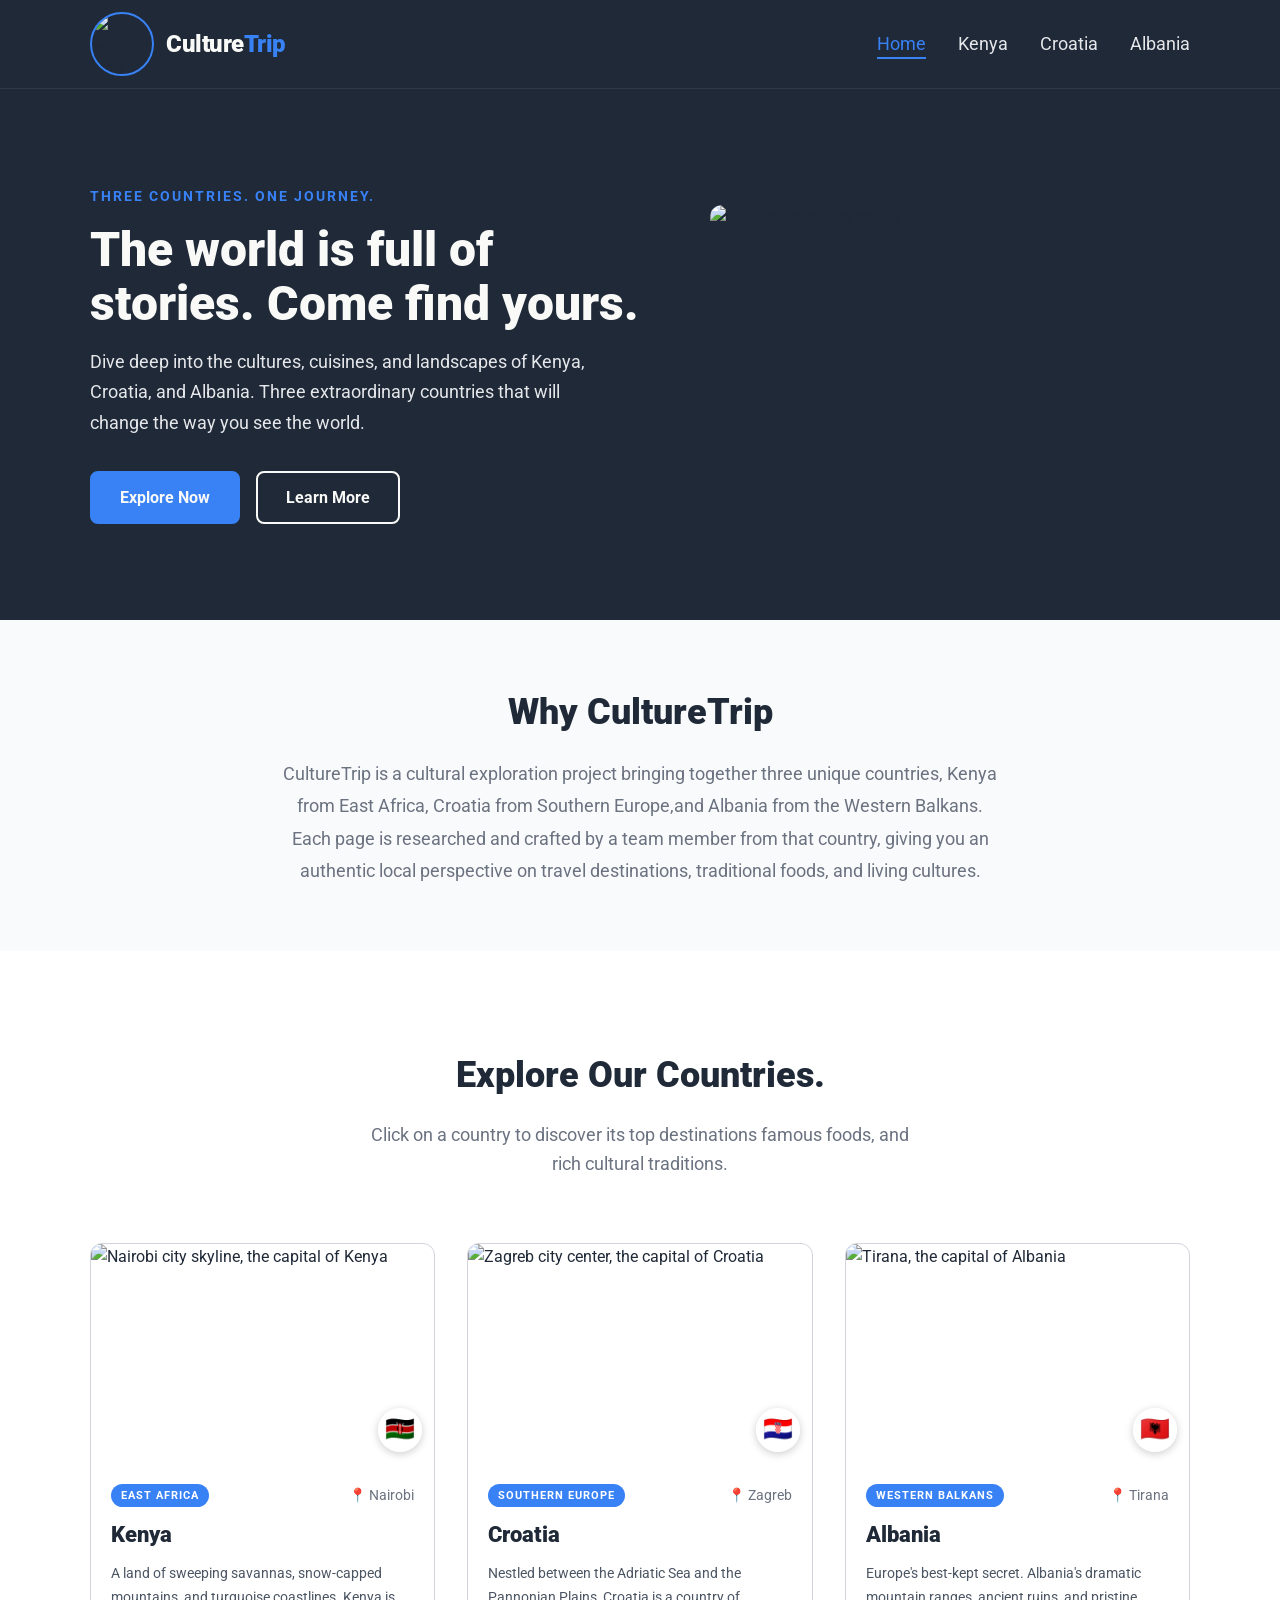
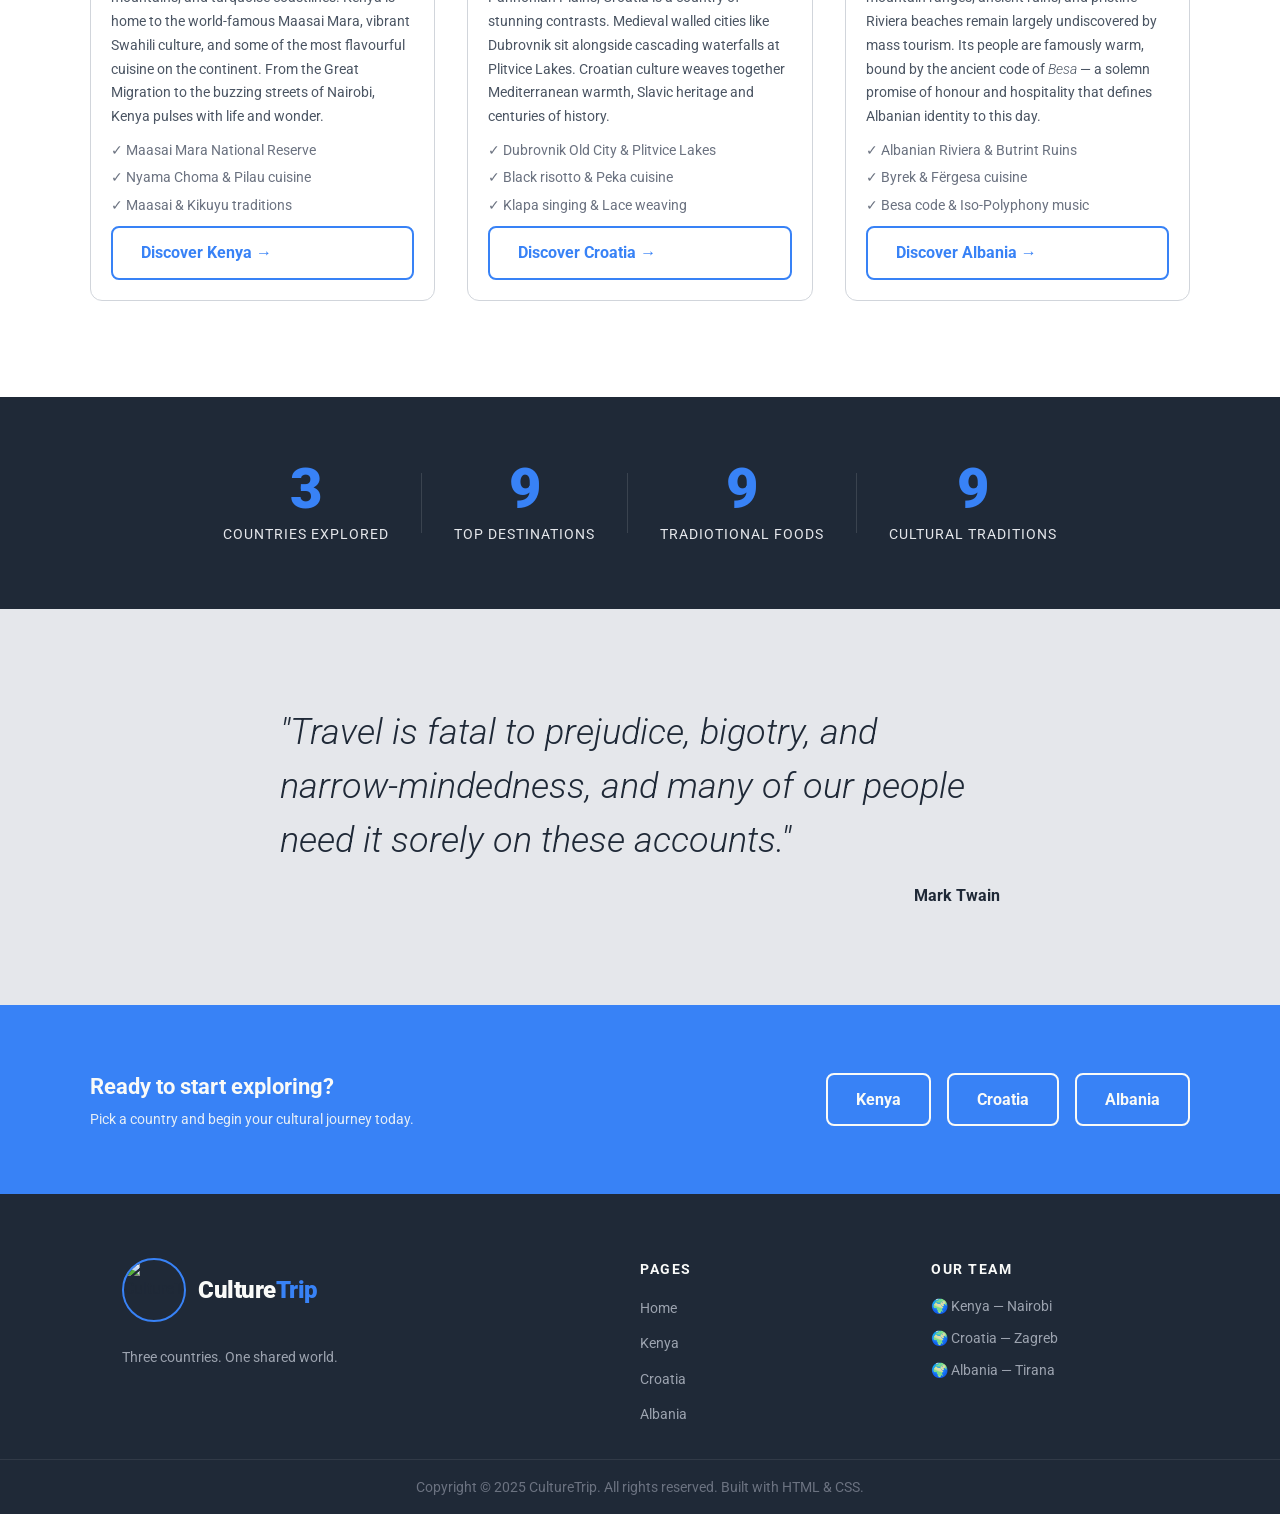
==== index.html @ 642b60b5 "Merge branch 'main' into darian" ====
<!DOCTYPE html>
<html lang="en">

    <head>
        <meta charset="UTF-8">
        <meta name="viewport" content="width=device-width, initial-scale=1.0">
        <title>Culture -Explore Croatia, Albania and Kenya</title>
        <link rel="stylesheet" href="./style/main.css">
    </head>

    <body>
        <header class="header">
            <nav class="nav">
                <a href="index.html" class="logo-link">
                    <img  
                    src="https://fv5-3.files.fm/thumb_show.php?i=fm3wueypa3&view&v=1&PHPSESSID=87430cd6178df5c95ac52cfaa7c8d4dec4409ffa"
                    alt="CultureTrip logo"
                    class="logo-image"
                    />
                    <span class="logo-name">Culture<span        class="logo-name-accent">Trip</span></span>
                </a>

                <ul class="nav-list">
                    <li class="nav-item"><a href="index.html" class="nav-link active">Home</a></li>
                    <li class="nav-item"><a href="../Kenya/kenya.html" class="nav-link">Kenya</a></li>
                    <li class="nav-item"><a href="croatia.html" class="nav-link">Croatia</a></li>
                    <li class="nav-item"><a href="albania.html" class="nav-link">Albania</a></li>
                </ul>
            </nav>
        </header>

        <main>
            <section class="hero">
                <div class="hero-content">
                    <div class="hero-text">
                        <p class="hero-label">Three Countries. One journey.</p>
                        <h1 class="hero-title">The world is full of stories. Come find yours.</h1>
                        <p class="hero-description">
                            Dive deep into the cultures, cuisines, and landscapes of Kenya, Croatia, and Albania. Three extraordinary countries that will change the way you see the world.
                        </p>
                        <div class="hero-buttons">
                            <a href="#countries-section" class="button button-primary">Explore Now</a>
                            <a href="#about-section" class="button button-outline-light">Learn More</a>
                        </div>
                    </div>
                    <div class="hero-image-wrap">
                        <img 
                        src="https://media.istockphoto.com/id/516449022/photo/lady-with-kayak.webp?a=1&b=1&s=612x612&w=0&k=20&c=Cc3FNKWwGzohs18q-uytfVVHX7beI_nk-k3mCtML2L4="
                        alt="Culture Adventure Image"
                        class="hero-image"
                        />
                        
                    </div>

                </div>
            </section>

            <section class="about-section" id="about-section">
                <div class="about-content">
                    <h2 class="section-title">Why CultureTrip</h2>
                    <p class="about-text">
                        CultureTrip is a cultural exploration project bringing together three unique countries, Kenya from East Africa, Croatia from Southern Europe,and Albania from the Western Balkans. Each page is researched and crafted by a team member from that country, giving you an authentic local perspective on travel destinations, traditional foods, and living cultures.
                    </p>
                </div>
            </section>

            <section class="countries-section" id="countries-section">
                <div class="countries-heading">
                    <h2 class="section-title">Explore Our Countries.</h2>
                    <p class="countries-subtitle">
                        Click on a country to discover its top destinations famous foods, and rich cultural traditions.
                    </p>
                </div>
                <div class="countries-grid">
                    <article class="country-card">
                        <div class="card-image-wrap">
                            <img 
                            src="https://media.istockphoto.com/id/2070215510/photo/skyline-of-central-business-district-and-uhuru-park-nairobi-kenya.jpg?s=612x612&w=0&k=20&c=yj4P72IBE7BogVT6aI7jIj5o4mnUBHeeg_VLnxTupNc="
                            alt="Nairobi city skyline, the capital of Kenya"
                            class="card-image"
                            />
                            <span class="card-flag">🇰🇪</span>
                        </div>
                        <div class="card-body">
                            <div class="card-meta">
                                <span class="card-region-tag">East Africa</span>
                                <span class="card-capital">📍 Nairobi</span>
                            </div>
                            <h3 class="card-title">Kenya</h3>
                            <p class="card-description">
                                A land of sweeping savannas, snow-capped mountains, and turquoise coastlines. Kenya is home to the world-famous Maasai Mara, vibrant Swahili culture, and some of the most flavourful cuisine on the continent. From the Great Migration to the buzzing streets of Nairobi, Kenya pulses with life and wonder.
                            </p>
                            <ul class="card-highlights">
                                <li>✓ Maasai Mara National Reserve</li>
                                <li>✓ Nyama Choma & Pilau cuisine</li>
                                <li>✓ Maasai & Kikuyu traditions</li>
                            </ul>
                            <a href="../Kenya/kenya.html" 
                            class="button   button-outline-dark">Discover Kenya →
                            </a>
                        </div>
                    </article>

                    <article class="country-card">
                        <div class="card-image-wrap">
                            <img 
                            src="https://plus.unsplash.com/premium_photo-1661962766577-e216450f01e7?w=500&auto=format&fit=crop&q=60&ixlib=rb-4.1.0&ixid=M3wxMjA3fDB8MHxzZWFyY2h8MXx8emFncmViJTIwY2l0eXxlbnwwfHwwfHx8MA%3D%3D"
                            alt="Zagreb city center, the capital of Croatia"
                            class="card-image"
                            />
                            <span class="card-flag">🇭🇷</span>
                        </div>
                        <div class="card-body">
                            <div class="card-meta">
                                <span class="card-region-tag">Southern Europe</span>
                                <span class="card-capital">📍 Zagreb</span>
                            </div>
                            <h3 class="card-title">Croatia</h3>
                            <p class="card-description">
                                Nestled between the Adriatic Sea and the Pannonian Plains, Croatia is a country of stunning contrasts. Medieval walled cities like Dubrovnik sit alongside cascading waterfalls at Plitvice Lakes. Croatian culture weaves together Mediterranean warmth, Slavic heritage and centuries of history.
                            </p>
                            <ul class="card-highlights">
                                <li>✓ Dubrovnik Old City & Plitvice Lakes</li>
                                <li>✓ Black risotto & Peka cuisine</li>
                                <li>✓ Klapa singing & Lace weaving</li>
                            </ul>
                            <a href="croatia.html" 
                            class="button   button-outline-dark">Discover Croatia →
                            </a>
                        </div>
                    </article>

                    <article class="country-card">
                        <div class="card-image-wrap">
                            <img 
                            src="https://media.istockphoto.com/id/2208741785/photo/mosque-of-namazgah-tirana-from-drone.webp?a=1&b=1&s=612x612&w=0&k=20&c=VeK6BVpNIal5rqLsoCEu5V-Xu7ejjrnr8637Lmdv10A="
                            alt="Tirana, the capital of Albania"
                            class="card-image"
                            />
                            <span class="card-flag">🇦🇱</span>
                        </div>
                        <div class="card-body">
                            <div class="card-meta">
                                <span class="card-region-tag">Western Balkans</span>
                                <span class="card-capital">📍 Tirana</span>
                            </div>
                            <h3 class="card-title">Albania</h3>
                            <p class="card-description">
                                Europe's best-kept secret. Albania's dramatic mountain ranges, ancient ruins, and pristine Riviera beaches remain largely undiscovered by mass tourism. Its people are famously warm, bound by the ancient code of <em>Besa</em> — a solemn promise of honour and hospitality that defines Albanian identity to this day.
                            </p>
                            <ul class="card-highlights">
                                <li>✓ Albanian Riviera & Butrint Ruins</li>
                                <li>✓ Byrek & Fërgesa cuisine</li>
                                <li>✓ Besa code & Iso-Polyphony music</li>
                            </ul>
                            <a href="../Kenya/kenya.html" 
                            class="button   button-outline-dark">Discover Albania →
                            </a>
                        </div>
                    </article>
                </div>
            </section>

            <section class="stats-section">
                <div class="stats-row">
                    <div class="stat-box">
                        <span class="stat-number">3</span>
                        <span class="stat-label">Countries Explored</span>
                    </div>
                    <div class="stat-divider"></div>
                    <div class="stat-box">
                        <span class="stat-number">9</span>
                        <span class="stat-label">Top Destinations</span>
                    </div>
                    <div class="stat-divider"></div>
                    <div class="stat-box">
                        <span class="stat-number">9</span>
                        <span class="stat-label">Tradiotional Foods</span>
                    </div>
                    <div class="stat-divider"></div>
                    <div class="stat-box">
                        <span class="stat-number">9</span>
                        <span class="stat-label">Cultural Traditions</span>
                    </div>
                </div>
            </section>

            <section class="quote-section">
                <blockquote class="quote-block">
                    <p class="quote-text">
                        "Travel is fatal to prejudice, bigotry, and narrow-mindedness, and many of our people need it sorely on these accounts."
                    </p>
                    <cite class="quote-author">Mark Twain</cite>
                </blockquote>
            </section>

            <section class="cta-section">
                <div class="cta-content">
                    <div class="cta-text">
                        <h3 class="cta-title">Ready to start exploring?</h3>
                        <p class="cta-subtitle">
                            Pick a country and begin your   cultural journey today.
                        </p>
                    </div>
                    <div class="cta-buttons">
                        <a href="../Kenya/kenya.html" class="button button-outline-light">Kenya</a>
                        <a href="croatia.html" class="button button-outline-light">Croatia</a>
                        <a href="albania.html" class="button button-outline-light">Albania</a>
                    </div>
                </div>
            </section>
        </main>
        <footer class="footer">
            <div class="footer-columns">
                <div class="footer-brand">
                    <a href="index.html" class="logo-link">
                        <img 
                        src="https://fv5-3.files.fm/thumb_show.php?i=fm3wueypa3&view&v=1&PHPSESSID=87430cd6178df5c95ac52cfaa7c8d4dec4409ffa"
                        alt="CultureTrip"
                        class="logo-image"
                        />
                        <span class="logo-name">Culture<span        class="logo-name-accent">Trip</span></span>
                    
                    </a>
                    <p class="footer-tagline">Three countries. One shared world.</p>
                </div>
                <nav class="footer-nav" aria-label="Footer page links">
                    <h4 class="footer-column-title">Pages</h4>
                    <ul class="footer-link-list">
                        <li><a href="index.html" class="footer-link">Home</a></li>
                        <li><a href="../Kenya/kenya.html" class="footer-link">Kenya</a></li>
                        <li><a href="croatia.html" class="footer-link">Croatia</a></li>
                        <li><a href="albania.html" class="footer-link">Albania</a></li>
                    </ul>
                </nav>
                <div class="footer-team">
                    <h4 class="footer-column-title">Our Team</h4>
                    <ul class="footer-team-list">
                        <li>🌍 Kenya — Nairobi</li>
                        <li>🌍 Croatia — Zagreb</li>
                        <li>🌍 Albania — Tirana</li>

                    </ul>
                </div>
            </div>
            <div class="footer-bottom">
                    <p class="footer-copyright">
                        Copyright &copy; 2025 CultureTrip. All rights reserved. Built with HTML & CSS.
                    </p>
            </div>
            
        </footer>
    </body>

</html>
---- style/main.css ----
/*=======================================================
FONTS
These @font-face rules tell the browser where to find the
Roboto font files we downloaded.
They point to the file paths where the fonts are located in
the file structure.
=========================================================*/

@font-face {
  font-family: 'Roboto';
  src: url('../Fonts/static/Roboto-Light.ttf') format('truetype');
  font-weight: 300;
  font-style: normal;
}

@font-face {
  font-family: 'Roboto';
  src: url('../Fonts/static/Roboto-LightItalic.ttf') format('truetype');
  font-weight: 300;
  font-style: italic;
}

@font-face {
  font-family: 'Roboto';
  src: url('../Fonts/static/Roboto-Regular.ttf') format('truetype');
  font-weight: 400;
  font-style: normal;
}

@font-face {
  font-family: 'Roboto';
  src: url('../Fonts/static/Roboto-Bold.ttf') format('truetype');
  font-weight: 700;
  font-style: normal;
}

@font-face {
  font-family: 'Roboto';
  src: url('../Fonts/static/Roboto-Black.ttf') format('truetype');
  font-weight: 900;
  font-style: normal;
}

/* =======================================================
Putting the main colors, fonts and sizes on the root so that 
they can be used accross all pages of the website.
==========================================================*/

:root {
 
  --dark:           #1F2937;   
  --light:          #F9FAF8;   
  --grey:           #E5E7EB;   
  --blue:           #3882F6;   
  --blue-hover:     #2563EB;   
  --body-bg:        #ffffff;   
  --text-main:      #1F2937;   
  --text-muted:     #6B7280;   
  --border-colour:  #D1D5DB;   

  /* --- Font sizes (to be used according to the instructions) --- */
  --size-hero:      48px;   
  --size-logo:      24px;   
  --size-nav:       18px;   
  --size-heading:   36px;   
  --size-body:      16px;   
  --size-small:     14px;   

  /* ---- Spacing ---- */
  --gap-sm:   16px;
  --gap-md:   32px;
  --gap-lg:   64px;
  --gap-xl:   96px;

  /* ---- Layout ---- */
  --page-width: 1100px;   
  --radius:     8px;     
  --radius-lg:  12px;     

}


/* ============================================================
   RESET
   Removes default browser spacing and sizing quirks.
   ============================================================ */
*,
*::before,
*::after {
  box-sizing: border-box;
  margin: 0;
  padding: 0;
}

html {
  scroll-behavior: smooth;
}

body {
  font-family: 'Roboto', sans-serif;
  font-size: var(--size-body);
  color: var(--text-main);
  background-color: var(--body-bg);
  line-height: 1.6;
}

img {
  display: block;
  max-width: 100%;
  height: auto;
}

a {
  text-decoration: none;
  color: inherit;
}

ul {
  list-style: none;
}


/* ============================================================
   LOGO IMAGE
   Circular logo that sits in the header and footer perfectly.
   ============================================================ */
.logo-link {
  display: flex;
  align-items: center;
  gap: 12px;
  text-decoration: none;
}

.logo-image {
  width: 64px;
  height: 64px;
  object-fit: cover;
  border-radius: 50%;           
  border: 2px solid var(--blue);
  flex-shrink: 0;
}


.logo-name {
  font-size: var(--size-logo);   
  font-weight: 900;
  color: var(--light);           
  letter-spacing: -0.5px;
  line-height: 1;
}

.logo-name-accent {
  color: var(--blue);
}



/* ============================================================
   HEADER
   Sticky top bar with logo and nav links.
   ============================================================ */
.header {
  background-color: var(--dark);
  padding: 12px var(--gap-md);
  position: sticky;
  top: 0;
  z-index: 100;
  border-bottom: 1px solid rgba(255, 255, 255, 0.07);
}

.nav {
  max-width: var(--page-width);
  margin: 0 auto;
  display: flex;
  align-items: center;
  justify-content: space-between;
}

.nav-list {
  display: flex;
  gap: var(--gap-md);
  list-style: none;
  margin: 0;
  padding: 0;
  
}
.nav-item {
    margin: 0;

}

.nav-link {
  font-size: var(--size-nav);
  color: var(--grey);
  font-weight: 400;
  padding-bottom: 3px;
  border-bottom: 2px solid transparent;
  transition: color 0.2s ease, border-color 0.2s ease;
}

.nav-link:hover {
  color: var(--light);
}

.nav-link.active {
  color: var(--blue);
  border-bottom-color: var(--blue);
}


/* ============================================================
   BUTTONS 
   ============================================================ */
.button {
  display: inline-block;
  font-size: var(--size-body);
  font-weight: 700;
  padding: 12px 28px;
  border-radius: var(--radius);
  transition: background-color 0.2s ease, color 0.2s ease, transform 0.15s ease;
  cursor: pointer;
}

.button-primary {
  background-color: var(--blue);
  color: var(--light);
  border: 2px solid var(--blue);
}

.button-primary:hover {
  background-color: var(--blue-hover);
  border-color: var(--blue-hover);
  transform: translateY(-2px);
}

.button-outline-light {
  background-color: transparent;
  color: var(--light);
  border: 2px solid var(--light);
}

.button-outline-light:hover {
  background-color: var(--light);
  color: var(--dark);
}

.button-outline-dark {
  background-color: transparent;
  color: var(--blue);
  border: 2px solid var(--blue);
}

.button-outline-dark:hover {
  background-color: var(--blue);
  color: var(--light);
}


/* ============================================================
   HERO SECTION
   ============================================================ */
.hero {
  background-color: var(--dark);
  padding: var(--gap-xl) var(--gap-md);
}

.hero-content {
  max-width: var(--page-width);
  margin: 0 auto;
  display: flex;
  align-items: center;
  gap: var(--gap-lg);
}

.hero-text {
  flex: 1;
}

.hero-label {
  font-size: var(--size-small);
  font-weight: 700;
  text-transform: uppercase;
  letter-spacing: 2px;
  color: var(--blue);
  margin-bottom: var(--gap-sm);
}

/* 48px extra-bold #F9FAF8 — According to the instructions */
.hero-title {
  font-size: var(--size-hero);
  font-weight: 900;
  color: var(--light);
  line-height: 1.12;
  margin-bottom: var(--gap-sm);
}

.hero-description {
  font-size: var(--size-nav);
  color: var(--grey);
  max-width: 500px;
  line-height: 1.7;
  margin-bottom: var(--gap-md);
}

.hero-buttons {
  display: flex;
  gap: var(--gap-sm);
  flex-wrap: wrap;
}

.hero-image-wrap {
  flex: 1;
  max-width: 480px;
}

.hero-image {
  width: 100%;
  height: 300px;
  object-fit: cover;
  border-radius: var(--radius-lg);
}


/* ============================================================
   ABOUT SECTION
   ============================================================ */
.about-section {
  background-color: #F9FAFB;
  padding: var(--gap-lg) var(--gap-md);
  text-align: center;
}

.about-content {
  max-width: 720px;
  margin: 0 auto;
}

/* 36px extra-bold #1F2937 — according to the instructions */
.section-title {
  font-size: var(--size-heading);
  font-weight: 800;
  color: var(--dark);
  margin-bottom: var(--gap-sm);
}

.about-text {
  font-size: var(--size-nav);
  color: var(--text-muted);
  line-height: 1.8;
}


/* ============================================================
   COUNTRIES SECTION
   ============================================================ */
.countries-section {
  padding: var(--gap-xl) var(--gap-md);
  background-color: var(--body-bg);
}

.countries-heading {
  max-width: var(--page-width);
  margin: 0 auto var(--gap-lg);
  text-align: center;
}

.countries-subtitle {
  font-size: var(--size-nav);
  color: var(--text-muted);
  max-width: 560px;
  margin: 10px auto 0;
}

.countries-grid {
  max-width: var(--page-width);
  margin: 0 auto;
  display: grid;
  grid-template-columns: repeat(3, 1fr);
  gap: var(--gap-md);
}

/* ----- Country Card ----- */
.country-card {
  border: 1px solid var(--border-colour);
  border-radius: var(--radius-lg);
  overflow: hidden;
  background-color: var(--body-bg);
  display: flex;
  flex-direction: column;
  transition: transform 0.25s ease, box-shadow 0.25s ease;
}

.country-card:hover {
  transform: translateY(-6px);
  box-shadow: 0 16px 40px rgba(0, 0, 0, 0.1);
}

.card-image-wrap {
  position: relative;
  height: 220px;
  overflow: hidden;
}

.card-image {
  width: 100%;
  height: 100%;
  object-fit: cover;
  transition: transform 0.4s ease;
}

.country-card:hover .card-image {
  transform: scale(1.04);
}

.card-flag {
  position: absolute;
  bottom: 12px;
  right: 12px;
  font-size: 24px;
  background-color: rgba(255, 255, 255, 0.9);
  width: 44px;
  height: 44px;
  border-radius: 50%;
  display: flex;
  align-items: center;
  justify-content: center;
  box-shadow: 0 2px 8px rgba(0, 0, 0, 0.2);
}

.card-body {
  padding: 20px;
  flex: 1;
  display: flex;
  flex-direction: column;
  gap: 10px;
}

.card-meta {
  display: flex;
  align-items: center;
  justify-content: space-between;
}

.card-region-tag {
  font-size: 11px;
  font-weight: 700;
  text-transform: uppercase;
  letter-spacing: 1px;
  background-color: var(--blue);
  color: #ffffff;
  padding: 3px 10px;
  border-radius: 20px;
}

.card-capital {
  font-size: var(--size-small);
  color: var(--text-muted);
}

.card-title {
  font-size: 22px;
  font-weight: 800;
  color: var(--dark);
}

.card-description {
  font-size: var(--size-small);
  color: #4B5563;
  line-height: 1.7;
  flex: 1;
}

.card-highlights {
  display: flex;
  flex-direction: column;
  gap: 5px;
  list-style: none;
}

.card-highlights li {
  font-size: var(--size-small);
  color: var(--text-muted);
}


/* ============================================================
   STATS SECTION
   ============================================================ */
.stats-section {
  background-color: var(--dark);
  padding: var(--gap-lg) var(--gap-md);
}

.stats-row {
  max-width: var(--page-width);
  margin: 0 auto;
  display: flex;
  align-items: center;
  justify-content: center;
  gap: var(--gap-md);
  flex-wrap: wrap;
}

.stat-box {
  display: flex;
  flex-direction: column;
  align-items: center;
  gap: 6px;
  min-width: 140px;
}

.stat-number {
  font-size: 56px;
  font-weight: 900;
  color: var(--blue);
  line-height: 1;
}

.stat-label {
  font-size: var(--size-small);
  color: var(--grey);
  text-transform: uppercase;
  letter-spacing: 1px;
  text-align: center;
}

.stat-divider {
  width: 1px;
  height: 60px;
  background-color: rgba(255, 255, 255, 0.12);
}

/* ============================================================
   QUOTE SECTION
   ============================================================ */
.quote-section {
  background-color: var(--grey);
  padding: var(--gap-xl) var(--gap-md);
}

.quote-block {
  max-width: 720px;
  margin: 0 auto;
}

.quote-text {
  font-size: var(--size-heading);
  font-weight: 300;
  font-style: italic;
  color: var(--dark);
  line-height: 1.5;
  margin-bottom: var(--gap-sm);
}

.quote-author {
  display: block;
  font-size: var(--size-body);
  font-style: normal;
  font-weight: 700;
  color: var(--dark);
  text-align: right;
}


/* ============================================================
   CALL TO ACTION SECTION
   ============================================================ */
.cta-section {
  background-color: var(--blue);
  padding: var(--gap-lg) var(--gap-md);
}

.cta-content {
  max-width: var(--page-width);
  margin: 0 auto;
  display: flex;
  align-items: center;
  justify-content: space-between;
  gap: var(--gap-md);
  flex-wrap: wrap;
}

.cta-title {
  font-size: 22px;
  font-weight: 700;
  color: var(--light);
  margin-bottom: 4px;
}

.cta-subtitle {
  font-size: var(--size-small);
  color: var(--light);
  opacity: 0.9;
}

.cta-buttons {
  display: flex;
  gap: var(--gap-sm);
  flex-wrap: wrap;
}


/* ============================================================
   FOOTER
   ============================================================ */
.footer {
  background-color: var(--dark);
}

.footer-columns {
  max-width: var(--page-width);
  margin: 0 auto;
  padding: var(--gap-lg) var(--gap-md) var(--gap-md);
  display: grid;
  grid-template-columns: 2fr 1fr 1fr;
  gap: var(--gap-lg);
  align-items: start;
}


.footer-brand {
  display: flex;
  flex-direction: column;
  gap: var(--gap-sm);
}

.footer-tagline {
  font-size: var(--size-small);
  color: #9CA3AF;
  max-width: 280px;
  line-height: 1.6;
  margin-top: 8px;
}

.footer-column-title {
  font-size: var(--size-small);
  font-weight: 700;
  text-transform: uppercase;
  letter-spacing: 1.5px;
  color: var(--light);
  margin-bottom: 14px;
}

.footer-link-list {
  display: flex;
  flex-direction: column;
  gap: 10px;
  list-style: none;
}

.footer-link {
  font-size: var(--size-small);
  color: #9CA3AF;
  transition: color 0.2s ease;
}

.footer-link:hover {
  color: var(--blue);
}

.footer-team-list {
  display: flex;
  flex-direction: column;
  gap: 10px;
  list-style: none;
}

.footer-team-list li {
  font-size: var(--size-small);
  color: #9CA3AF;
}

.footer-bottom {
  border-top: 1px solid rgba(255, 255, 255, 0.08);
  padding: var(--gap-sm) var(--gap-md);
  text-align: center;
}

.footer-copyright {
  font-size: var(--size-small);
  color: #6B7280;
}





/* ============================================================
   RESPONSIVENESS
   ============================================================ */

/*TABLET (screens up to 900px wide) */

@media (max-width: 900px) {
  .countries-grid,
  .feature-grid {
    grid-template-columns: 1fr 1fr;
  }

  .footer-columns {
    grid-template-columns: 1fr 1fr;
  }

  .footer-brand {
    grid-column: 1 / -1;
  }

  .stat-divider {
    display: none;
  }
}


/* MOBILE (screens up to 650px wide) */

@media (max-width: 650px) {

  :root {
    --size-hero:    32px;
    --size-heading: 24px;
  }

  .hero-content {
    flex-direction: column;
  }

  .hero-image-wrap {
    max-width: 100%;
    width: 100%;
  }

  .countries-grid,
  .feature-grid {
    grid-template-columns: 1fr;
  }

  .cta-content {
    flex-direction: column;
    text-align: center;
  }

  .cta-buttons {
    justify-content: center;
  }

  .footer-columns {
    grid-template-columns: 1fr;
    gap: var(--gap-md);
  }

  
  .quote-text {
    font-size: 20px;
  }

  .stats-row {
    flex-direction: column;
    gap: var(--gap-md);
  }
}

/* VERY SMALL MOBILE (screens up to 480px wide) */
@media (max-width: 480px) {
  .nav-list,
  .nav-links {
    display: none;
  }

  .nav {
    justify-content: center;
  }
}
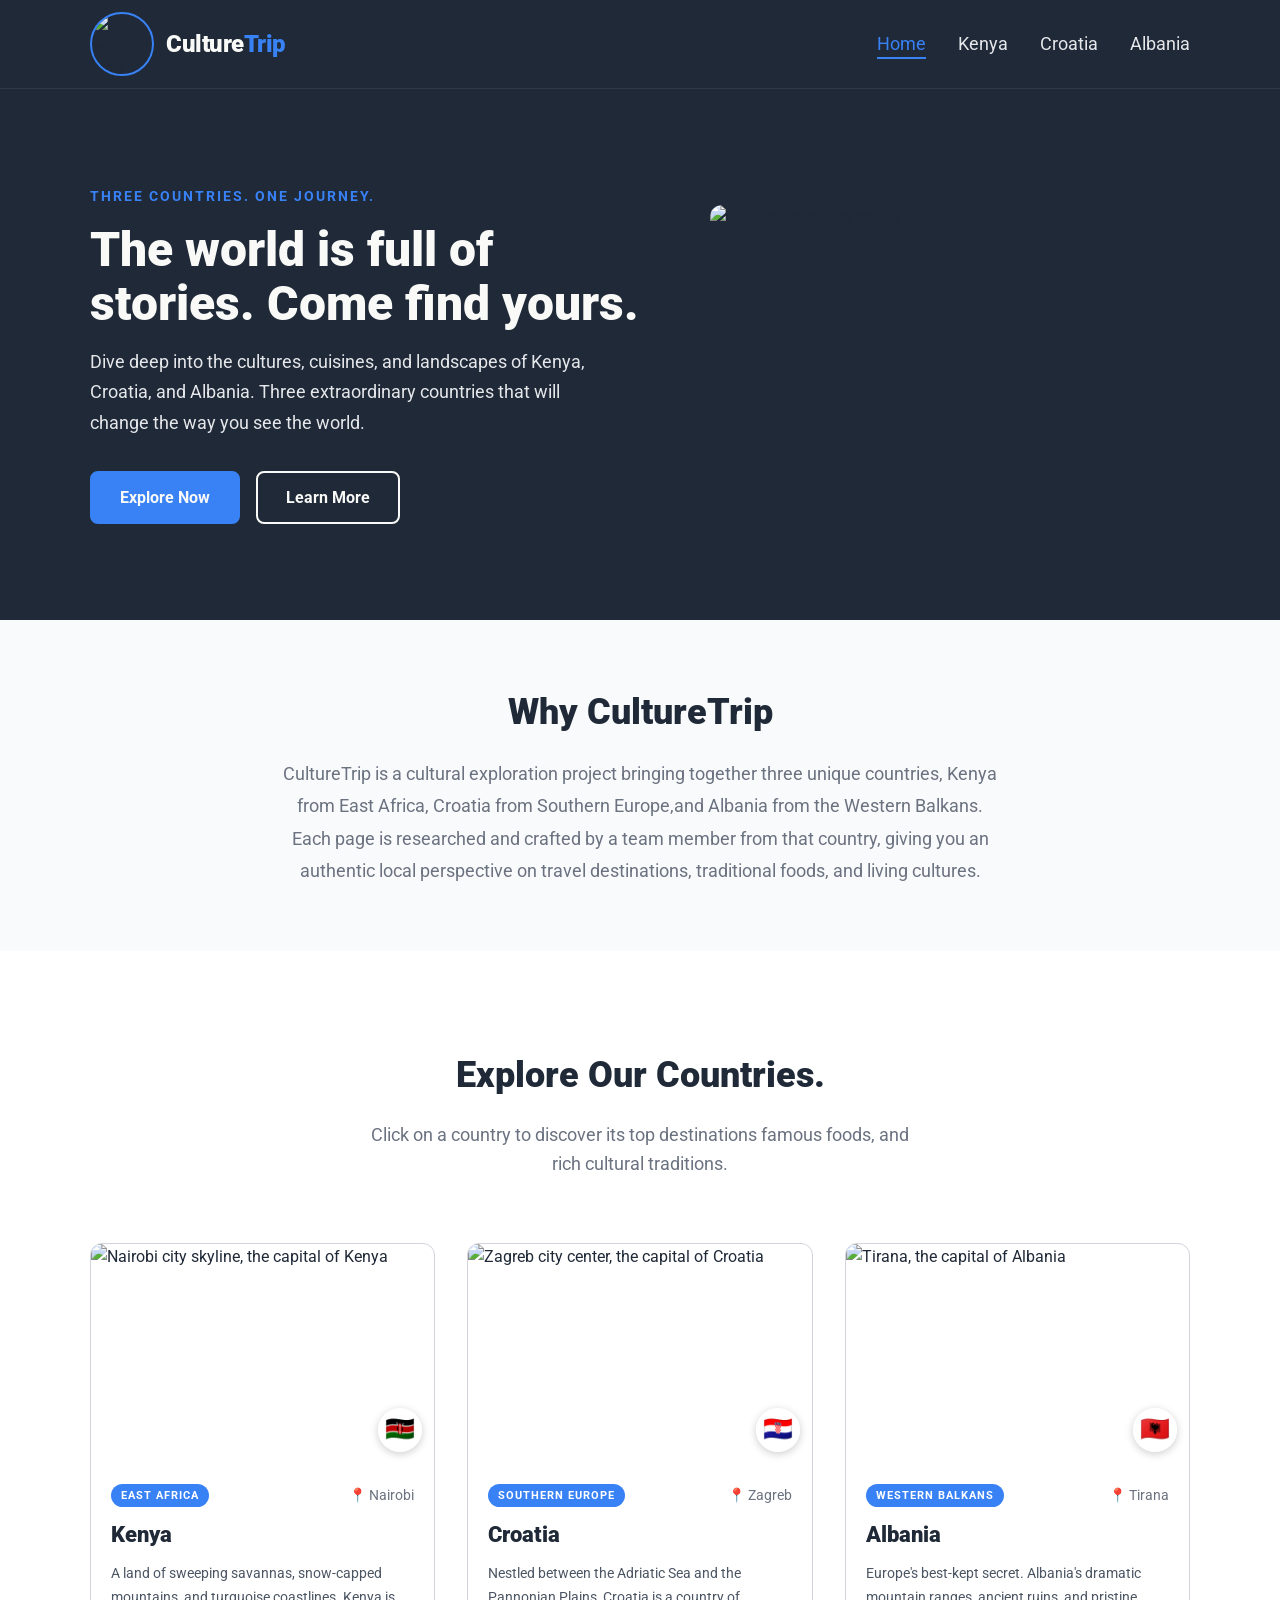
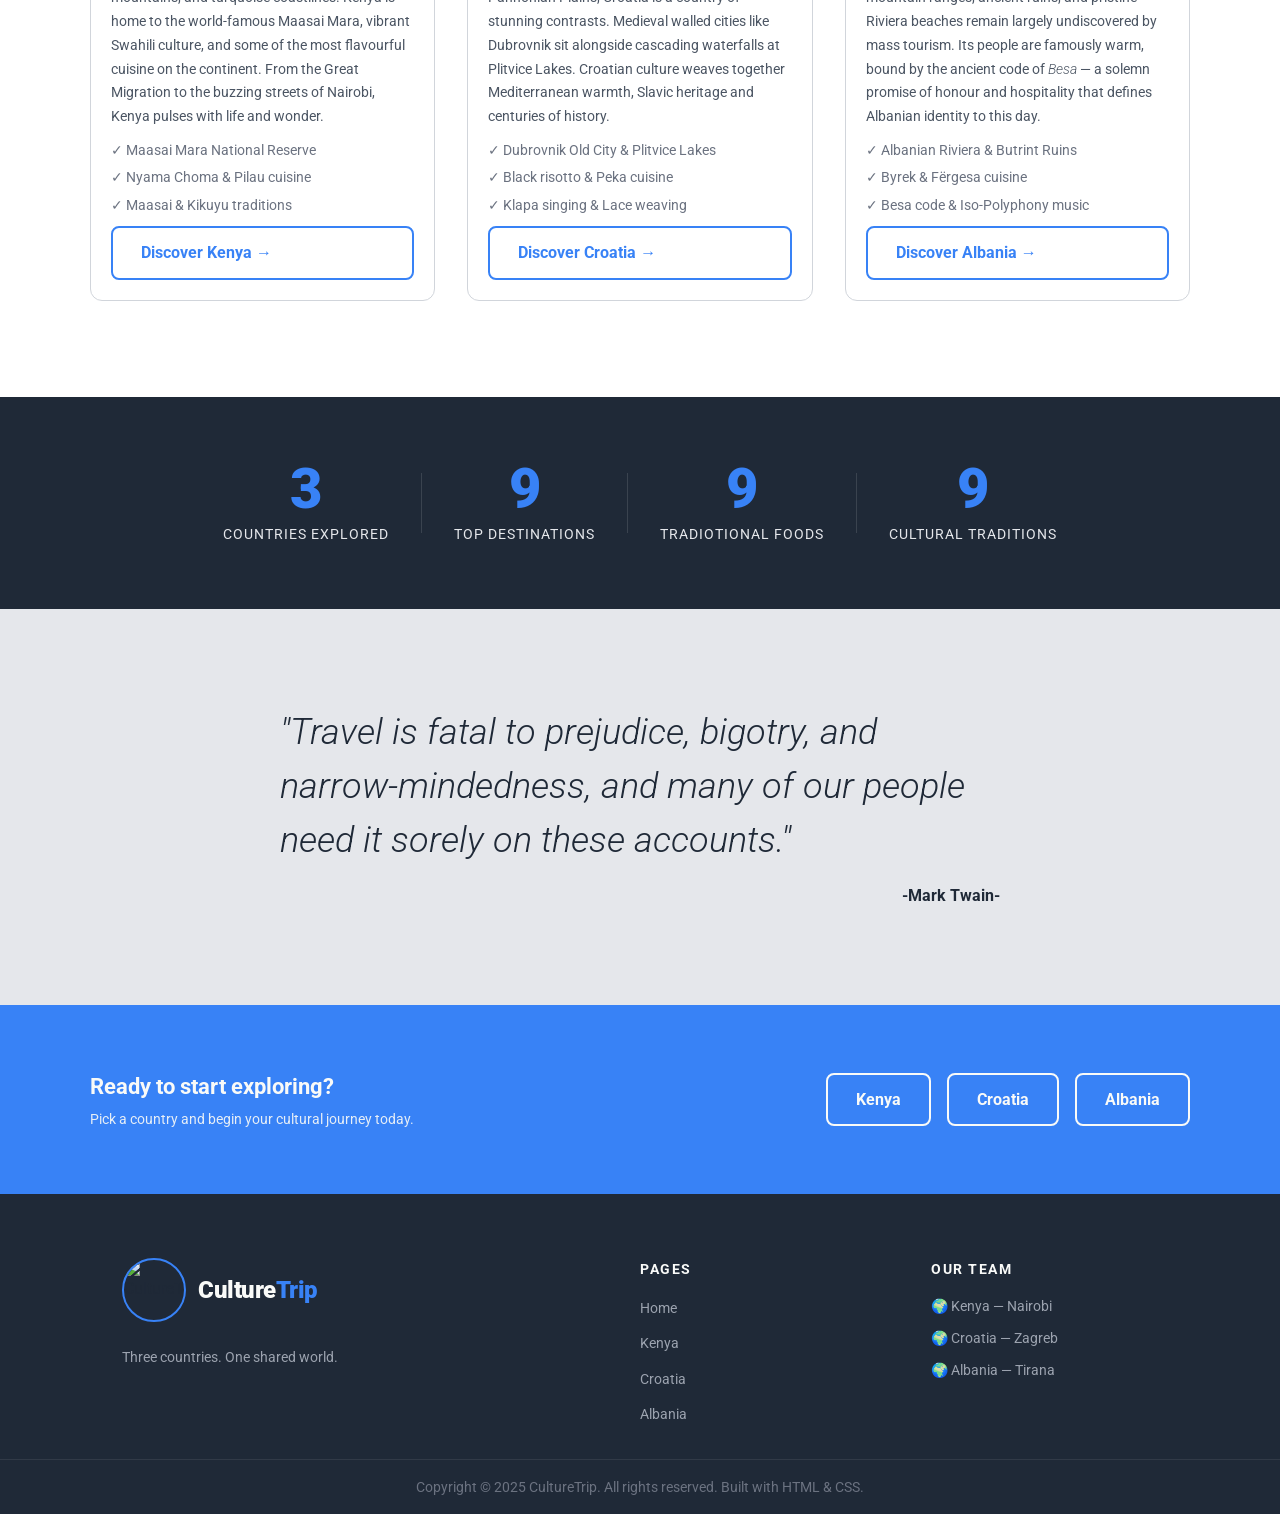
==== commit b11ef753: "Merge pull request #2 from d-roncevic/elly-branch merge Elly's work" ====
--- a/index.html
+++ b/index.html
@@ -22,7 +22,7 @@
 
                 <ul class="nav-list">
                     <li class="nav-item"><a href="index.html" class="nav-link active">Home</a></li>
-                    <li class="nav-item"><a href="../Kenya/kenya.html" class="nav-link">Kenya</a></li>
+                    <li class="nav-item"><a href="./Pages/kenya.html" class="nav-link">Kenya</a></li>
                     <li class="nav-item"><a href="croatia.html" class="nav-link">Croatia</a></li>
                     <li class="nav-item"><a href="albania.html" class="nav-link">Albania</a></li>
                 </ul>
@@ -95,7 +95,7 @@
                                 <li>✓ Nyama Choma & Pilau cuisine</li>
                                 <li>✓ Maasai & Kikuyu traditions</li>
                             </ul>
-                            <a href="../Kenya/kenya.html" 
+                            <a href="./Pages/kenya.html" 
                             class="button   button-outline-dark">Discover Kenya →
                             </a>
                         </div>
@@ -153,7 +153,7 @@
                                 <li>✓ Byrek & Fërgesa cuisine</li>
                                 <li>✓ Besa code & Iso-Polyphony music</li>
                             </ul>
-                            <a href="../Kenya/kenya.html" 
+                            <a href="./Pages/kenya.html" 
                             class="button   button-outline-dark">Discover Albania →
                             </a>
                         </div>
@@ -190,7 +190,7 @@
                     <p class="quote-text">
                         "Travel is fatal to prejudice, bigotry, and narrow-mindedness, and many of our people need it sorely on these accounts."
                     </p>
-                    <cite class="quote-author">Mark Twain</cite>
+                    <cite class="quote-author">-Mark Twain-</cite>
                 </blockquote>
             </section>
 
@@ -203,7 +203,7 @@
                         </p>
                     </div>
                     <div class="cta-buttons">
-                        <a href="../Kenya/kenya.html" class="button button-outline-light">Kenya</a>
+                        <a href="./Pages/kenya.html" class="button button-outline-light">Kenya</a>
                         <a href="croatia.html" class="button button-outline-light">Croatia</a>
                         <a href="albania.html" class="button button-outline-light">Albania</a>
                     </div>
@@ -228,7 +228,7 @@
                     <h4 class="footer-column-title">Pages</h4>
                     <ul class="footer-link-list">
                         <li><a href="index.html" class="footer-link">Home</a></li>
-                        <li><a href="../Kenya/kenya.html" class="footer-link">Kenya</a></li>
+                        <li><a href="./Pages/kenya.html" class="footer-link">Kenya</a></li>
                         <li><a href="croatia.html" class="footer-link">Croatia</a></li>
                         <li><a href="albania.html" class="footer-link">Albania</a></li>
                     </ul>
--- a/style/main.css
+++ b/style/main.css
@@ -1,7 +1,7 @@
 /*=======================================================
 FONTS
 These @font-face rules tell the browser where to find the
-Roboto font files we downloaded.
+Roboto font files we downloaded. 
 They point to the file paths where the fonts are located in
 the file structure.
 =========================================================*/
@@ -33,6 +33,7 @@
   font-weight: 700;
   font-style: normal;
 }
+
 
 @font-face {
   font-family: 'Roboto';
@@ -207,7 +208,6 @@
   border-bottom-color: var(--blue);
 }
 
-
 /* ============================================================
    BUTTONS 
    ============================================================ */
@@ -599,7 +599,6 @@
   flex-wrap: wrap;
 }
 
-
 /* ============================================================
    FOOTER
    ============================================================ */
@@ -682,8 +681,129 @@
 }
 
 
-
-
+/* ============================================================
+   KENYA PAGE
+   The same styles anx colors to be reused on the croatia and albania
+   pages
+   ============================================================ */
+.page-hero {
+  background-color: var(--dark);
+  padding: var(--gap-xl) var(--gap-md);
+  text-align: center;
+}
+
+.page-hero-label {
+  font-size: var(--size-small);
+  font-weight: 700;
+  text-transform: uppercase;
+  letter-spacing: 2px;
+  color: var(--blue);
+  margin-bottom: var(--gap-sm);
+}
+
+.page-hero-title {
+  font-size: var(--size-hero);
+  font-weight: 900;
+  color: var(--light);
+  margin-bottom: var(--gap-sm);
+}
+
+.page-hero-description {
+  font-size: var(--size-nav);
+  color: var(--grey);
+  max-width: 640px;
+  margin: 0 auto;
+  line-height: 1.7;
+}
+
+
+/* ============================================================
+   KENYA PAGE — CONTENT SECTIONS
+   Styles for Destinations, Foods, and Culture sections.
+  
+   ============================================================ */
+.content-section {
+  padding: var(--gap-xl) var(--gap-md);
+  background-color: var(--body-bg);
+}
+
+.content-section:nth-of-type(even) {
+  background-color: #F9FAFB;
+}
+
+
+.content-section-subtitle {
+  text-align: center;
+  color: var(--text-muted);
+  font-size: var(--size-body);
+  max-width: 600px;
+  margin: 0 auto var(--gap-lg);
+  line-height: 1.7;
+}
+
+.feature-grid {
+  max-width: var(--page-width);
+  margin: 0 auto;
+  display: grid;
+  grid-template-columns: repeat(3, 1fr);
+  gap: var(--gap-md);
+}
+
+
+.feature-card {
+  border-radius: var(--radius-lg);
+  overflow: hidden;
+  border: 1px solid var(--border-colour);
+  background-color: var(--body-bg);
+  display: flex;
+  flex-direction: column;
+  transition: transform 0.25s ease, box-shadow 0.25s ease;
+}
+
+.feature-card:hover {
+  transform: translateY(-4px);
+  box-shadow: 0 12px 32px rgba(0, 0, 0, 0.1);
+}
+
+.feature-card-image {
+  width: 100%;
+  height: 220px;
+  object-fit: cover;
+}
+
+.feature-card-body {
+  padding: 20px;
+  flex: 1;
+  display: flex;
+  flex-direction: column;
+  gap: 8px;
+}
+
+
+.feature-tag {
+  display: inline-block;
+  background-color: var(--blue);
+  color: #ffffff;
+  font-size: 11px;
+  font-weight: 700;
+  text-transform: uppercase;
+  letter-spacing: 0.6px;
+  padding: 3px 10px;
+  border-radius: 20px;
+  align-self: flex-start;
+}
+
+.feature-card-title {
+  font-size: 20px;
+  font-weight: 700;
+  color: var(--dark);
+}
+
+.feature-card-text {
+  font-size: var(--size-small);
+  color: #4B5563;
+  line-height: 1.7;
+}
 
 /* ============================================================
    RESPONSIVENESS
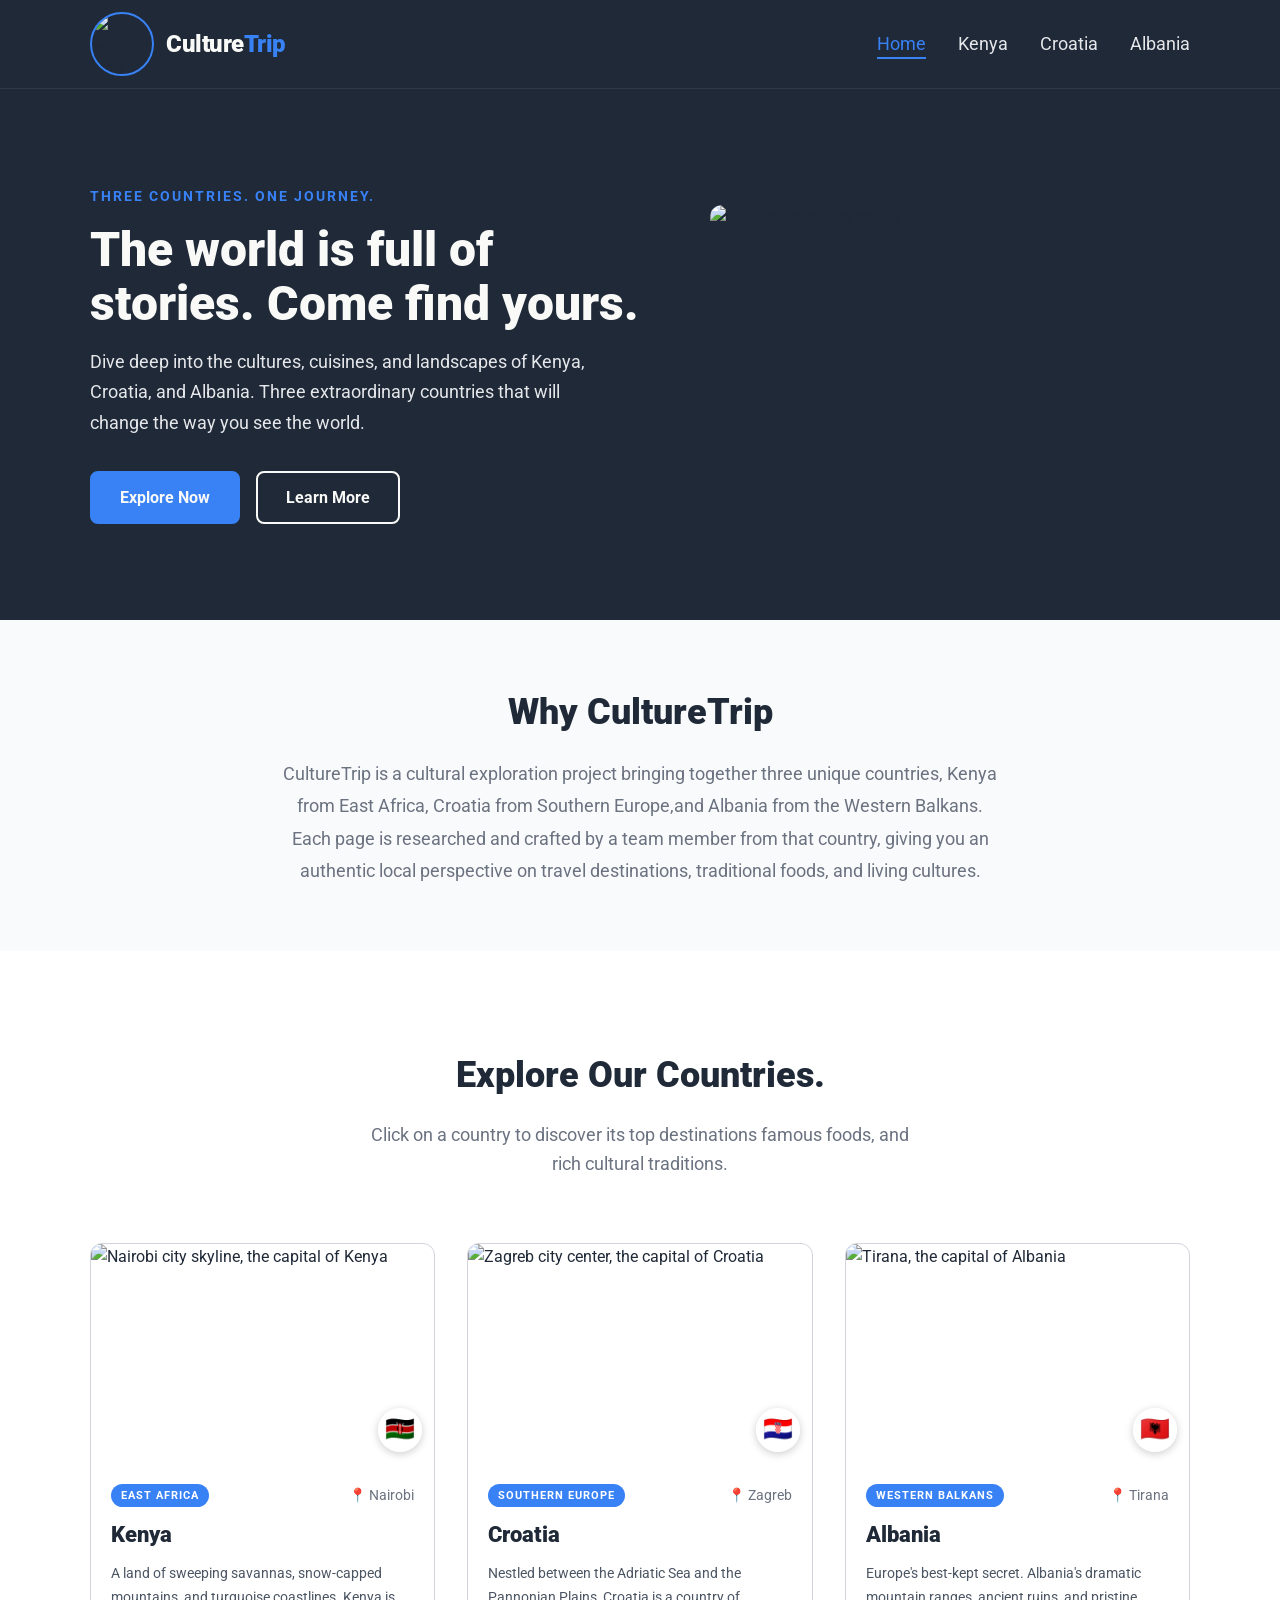
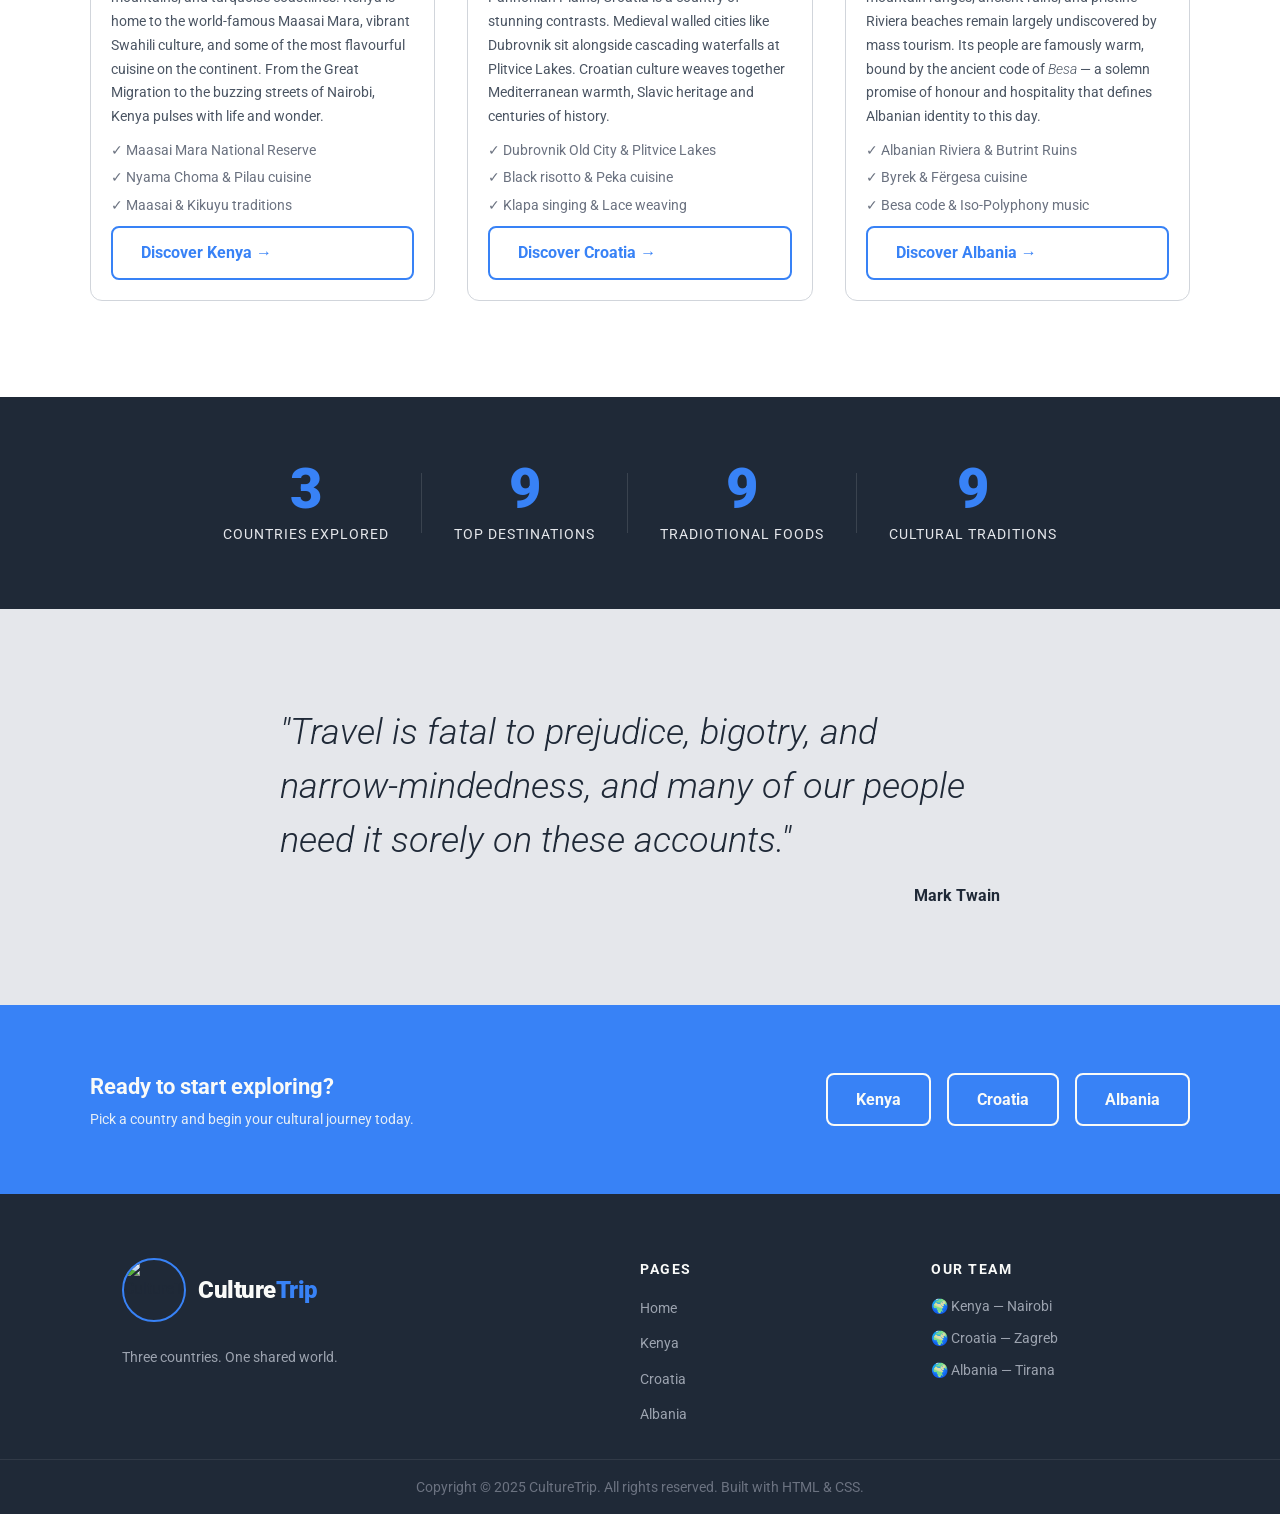
==== commit c0d40e0b: "Merge branch 'main' into darian" ====
--- a/index.html
+++ b/index.html
@@ -1,255 +1,301 @@
-<!DOCTYPE html>
+<!doctype html>
 <html lang="en">
-
-    <head>
-        <meta charset="UTF-8">
-        <meta name="viewport" content="width=device-width, initial-scale=1.0">
-        <title>Culture -Explore Croatia, Albania and Kenya</title>
-        <link rel="stylesheet" href="./style/main.css">
-    </head>
-
-    <body>
-        <header class="header">
-            <nav class="nav">
-                <a href="index.html" class="logo-link">
-                    <img  
-                    src="https://fv5-3.files.fm/thumb_show.php?i=fm3wueypa3&view&v=1&PHPSESSID=87430cd6178df5c95ac52cfaa7c8d4dec4409ffa"
-                    alt="CultureTrip logo"
-                    class="logo-image"
-                    />
-                    <span class="logo-name">Culture<span        class="logo-name-accent">Trip</span></span>
-                </a>
-
-                <ul class="nav-list">
-                    <li class="nav-item"><a href="index.html" class="nav-link active">Home</a></li>
-                    <li class="nav-item"><a href="./Pages/kenya.html" class="nav-link">Kenya</a></li>
-                    <li class="nav-item"><a href="croatia.html" class="nav-link">Croatia</a></li>
-                    <li class="nav-item"><a href="albania.html" class="nav-link">Albania</a></li>
-                </ul>
-            </nav>
-        </header>
-
-        <main>
-            <section class="hero">
-                <div class="hero-content">
-                    <div class="hero-text">
-                        <p class="hero-label">Three Countries. One journey.</p>
-                        <h1 class="hero-title">The world is full of stories. Come find yours.</h1>
-                        <p class="hero-description">
-                            Dive deep into the cultures, cuisines, and landscapes of Kenya, Croatia, and Albania. Three extraordinary countries that will change the way you see the world.
-                        </p>
-                        <div class="hero-buttons">
-                            <a href="#countries-section" class="button button-primary">Explore Now</a>
-                            <a href="#about-section" class="button button-outline-light">Learn More</a>
-                        </div>
-                    </div>
-                    <div class="hero-image-wrap">
-                        <img 
-                        src="https://media.istockphoto.com/id/516449022/photo/lady-with-kayak.webp?a=1&b=1&s=612x612&w=0&k=20&c=Cc3FNKWwGzohs18q-uytfVVHX7beI_nk-k3mCtML2L4="
-                        alt="Culture Adventure Image"
-                        class="hero-image"
-                        />
-                        
-                    </div>
-
-                </div>
-            </section>
-
-            <section class="about-section" id="about-section">
-                <div class="about-content">
-                    <h2 class="section-title">Why CultureTrip</h2>
-                    <p class="about-text">
-                        CultureTrip is a cultural exploration project bringing together three unique countries, Kenya from East Africa, Croatia from Southern Europe,and Albania from the Western Balkans. Each page is researched and crafted by a team member from that country, giving you an authentic local perspective on travel destinations, traditional foods, and living cultures.
-                    </p>
-                </div>
-            </section>
-
-            <section class="countries-section" id="countries-section">
-                <div class="countries-heading">
-                    <h2 class="section-title">Explore Our Countries.</h2>
-                    <p class="countries-subtitle">
-                        Click on a country to discover its top destinations famous foods, and rich cultural traditions.
-                    </p>
-                </div>
-                <div class="countries-grid">
-                    <article class="country-card">
-                        <div class="card-image-wrap">
-                            <img 
-                            src="https://media.istockphoto.com/id/2070215510/photo/skyline-of-central-business-district-and-uhuru-park-nairobi-kenya.jpg?s=612x612&w=0&k=20&c=yj4P72IBE7BogVT6aI7jIj5o4mnUBHeeg_VLnxTupNc="
-                            alt="Nairobi city skyline, the capital of Kenya"
-                            class="card-image"
-                            />
-                            <span class="card-flag">🇰🇪</span>
-                        </div>
-                        <div class="card-body">
-                            <div class="card-meta">
-                                <span class="card-region-tag">East Africa</span>
-                                <span class="card-capital">📍 Nairobi</span>
-                            </div>
-                            <h3 class="card-title">Kenya</h3>
-                            <p class="card-description">
-                                A land of sweeping savannas, snow-capped mountains, and turquoise coastlines. Kenya is home to the world-famous Maasai Mara, vibrant Swahili culture, and some of the most flavourful cuisine on the continent. From the Great Migration to the buzzing streets of Nairobi, Kenya pulses with life and wonder.
-                            </p>
-                            <ul class="card-highlights">
-                                <li>✓ Maasai Mara National Reserve</li>
-                                <li>✓ Nyama Choma & Pilau cuisine</li>
-                                <li>✓ Maasai & Kikuyu traditions</li>
-                            </ul>
-                            <a href="./Pages/kenya.html" 
-                            class="button   button-outline-dark">Discover Kenya →
-                            </a>
-                        </div>
-                    </article>
-
-                    <article class="country-card">
-                        <div class="card-image-wrap">
-                            <img 
-                            src="https://plus.unsplash.com/premium_photo-1661962766577-e216450f01e7?w=500&auto=format&fit=crop&q=60&ixlib=rb-4.1.0&ixid=M3wxMjA3fDB8MHxzZWFyY2h8MXx8emFncmViJTIwY2l0eXxlbnwwfHwwfHx8MA%3D%3D"
-                            alt="Zagreb city center, the capital of Croatia"
-                            class="card-image"
-                            />
-                            <span class="card-flag">🇭🇷</span>
-                        </div>
-                        <div class="card-body">
-                            <div class="card-meta">
-                                <span class="card-region-tag">Southern Europe</span>
-                                <span class="card-capital">📍 Zagreb</span>
-                            </div>
-                            <h3 class="card-title">Croatia</h3>
-                            <p class="card-description">
-                                Nestled between the Adriatic Sea and the Pannonian Plains, Croatia is a country of stunning contrasts. Medieval walled cities like Dubrovnik sit alongside cascading waterfalls at Plitvice Lakes. Croatian culture weaves together Mediterranean warmth, Slavic heritage and centuries of history.
-                            </p>
-                            <ul class="card-highlights">
-                                <li>✓ Dubrovnik Old City & Plitvice Lakes</li>
-                                <li>✓ Black risotto & Peka cuisine</li>
-                                <li>✓ Klapa singing & Lace weaving</li>
-                            </ul>
-                            <a href="croatia.html" 
-                            class="button   button-outline-dark">Discover Croatia →
-                            </a>
-                        </div>
-                    </article>
-
-                    <article class="country-card">
-                        <div class="card-image-wrap">
-                            <img 
-                            src="https://media.istockphoto.com/id/2208741785/photo/mosque-of-namazgah-tirana-from-drone.webp?a=1&b=1&s=612x612&w=0&k=20&c=VeK6BVpNIal5rqLsoCEu5V-Xu7ejjrnr8637Lmdv10A="
-                            alt="Tirana, the capital of Albania"
-                            class="card-image"
-                            />
-                            <span class="card-flag">🇦🇱</span>
-                        </div>
-                        <div class="card-body">
-                            <div class="card-meta">
-                                <span class="card-region-tag">Western Balkans</span>
-                                <span class="card-capital">📍 Tirana</span>
-                            </div>
-                            <h3 class="card-title">Albania</h3>
-                            <p class="card-description">
-                                Europe's best-kept secret. Albania's dramatic mountain ranges, ancient ruins, and pristine Riviera beaches remain largely undiscovered by mass tourism. Its people are famously warm, bound by the ancient code of <em>Besa</em> — a solemn promise of honour and hospitality that defines Albanian identity to this day.
-                            </p>
-                            <ul class="card-highlights">
-                                <li>✓ Albanian Riviera & Butrint Ruins</li>
-                                <li>✓ Byrek & Fërgesa cuisine</li>
-                                <li>✓ Besa code & Iso-Polyphony music</li>
-                            </ul>
-                            <a href="./Pages/kenya.html" 
-                            class="button   button-outline-dark">Discover Albania →
-                            </a>
-                        </div>
-                    </article>
-                </div>
-            </section>
-
-            <section class="stats-section">
-                <div class="stats-row">
-                    <div class="stat-box">
-                        <span class="stat-number">3</span>
-                        <span class="stat-label">Countries Explored</span>
-                    </div>
-                    <div class="stat-divider"></div>
-                    <div class="stat-box">
-                        <span class="stat-number">9</span>
-                        <span class="stat-label">Top Destinations</span>
-                    </div>
-                    <div class="stat-divider"></div>
-                    <div class="stat-box">
-                        <span class="stat-number">9</span>
-                        <span class="stat-label">Tradiotional Foods</span>
-                    </div>
-                    <div class="stat-divider"></div>
-                    <div class="stat-box">
-                        <span class="stat-number">9</span>
-                        <span class="stat-label">Cultural Traditions</span>
-                    </div>
-                </div>
-            </section>
-
-            <section class="quote-section">
-                <blockquote class="quote-block">
-                    <p class="quote-text">
-                        "Travel is fatal to prejudice, bigotry, and narrow-mindedness, and many of our people need it sorely on these accounts."
-                    </p>
-                    <cite class="quote-author">-Mark Twain-</cite>
-                </blockquote>
-            </section>
-
-            <section class="cta-section">
-                <div class="cta-content">
-                    <div class="cta-text">
-                        <h3 class="cta-title">Ready to start exploring?</h3>
-                        <p class="cta-subtitle">
-                            Pick a country and begin your   cultural journey today.
-                        </p>
-                    </div>
-                    <div class="cta-buttons">
-                        <a href="./Pages/kenya.html" class="button button-outline-light">Kenya</a>
-                        <a href="croatia.html" class="button button-outline-light">Croatia</a>
-                        <a href="albania.html" class="button button-outline-light">Albania</a>
-                    </div>
-                </div>
-            </section>
-        </main>
-        <footer class="footer">
-            <div class="footer-columns">
-                <div class="footer-brand">
-                    <a href="index.html" class="logo-link">
-                        <img 
-                        src="https://fv5-3.files.fm/thumb_show.php?i=fm3wueypa3&view&v=1&PHPSESSID=87430cd6178df5c95ac52cfaa7c8d4dec4409ffa"
-                        alt="CultureTrip"
-                        class="logo-image"
-                        />
-                        <span class="logo-name">Culture<span        class="logo-name-accent">Trip</span></span>
-                    
-                    </a>
-                    <p class="footer-tagline">Three countries. One shared world.</p>
-                </div>
-                <nav class="footer-nav" aria-label="Footer page links">
-                    <h4 class="footer-column-title">Pages</h4>
-                    <ul class="footer-link-list">
-                        <li><a href="index.html" class="footer-link">Home</a></li>
-                        <li><a href="./Pages/kenya.html" class="footer-link">Kenya</a></li>
-                        <li><a href="croatia.html" class="footer-link">Croatia</a></li>
-                        <li><a href="albania.html" class="footer-link">Albania</a></li>
-                    </ul>
-                </nav>
-                <div class="footer-team">
-                    <h4 class="footer-column-title">Our Team</h4>
-                    <ul class="footer-team-list">
-                        <li>🌍 Kenya — Nairobi</li>
-                        <li>🌍 Croatia — Zagreb</li>
-                        <li>🌍 Albania — Tirana</li>
-
-                    </ul>
-                </div>
-            </div>
-            <div class="footer-bottom">
-                    <p class="footer-copyright">
-                        Copyright &copy; 2025 CultureTrip. All rights reserved. Built with HTML & CSS.
-                    </p>
-            </div>
-            
-        </footer>
-    </body>
-
-</html>+  <head>
+    <meta charset="UTF-8" />
+    <meta name="viewport" content="width=device-width, initial-scale=1.0" />
+    <title>Culture -Explore Croatia, Albania and Kenya</title>
+    <link rel="stylesheet" href="./style/main.css" />
+    <meta name="author" content="Elly James Komunga" />
+    <link
+      rel="shortcut icon"
+      href="assets/images/favicon.ico"
+      type="image/x-icon"
+    />
+  </head>
+
+  <body>
+    <header class="header">
+      <nav class="nav">
+        <a href="index.html" class="logo-link">
+          <img
+            src="https://fv5-3.files.fm/thumb_show.php?i=fm3wueypa3&view&v=1&PHPSESSID=87430cd6178df5c95ac52cfaa7c8d4dec4409ffa"
+            alt="CultureTrip logo"
+            class="logo-image"
+          />
+          <span class="logo-name"
+            >Culture<span class="logo-name-accent">Trip</span></span
+          >
+        </a>
+
+        <ul class="nav-list">
+          <li class="nav-item">
+            <a href="index.html" class="nav-link active">Home</a>
+          </li>
+          <li class="nav-item">
+            <a href="../Kenya/kenya.html" class="nav-link">Kenya</a>
+          </li>
+          <li class="nav-item">
+            <a href="croatia.html" class="nav-link">Croatia</a>
+          </li>
+          <li class="nav-item">
+            <a href="albania.html" class="nav-link">Albania</a>
+          </li>
+        </ul>
+      </nav>
+    </header>
+
+    <main>
+      <section class="hero">
+        <div class="hero-content">
+          <div class="hero-text">
+            <p class="hero-label">Three Countries. One journey.</p>
+            <h1 class="hero-title">
+              The world is full of stories. Come find yours.
+            </h1>
+            <p class="hero-description">
+              Dive deep into the cultures, cuisines, and landscapes of Kenya,
+              Croatia, and Albania. Three extraordinary countries that will
+              change the way you see the world.
+            </p>
+            <div class="hero-buttons">
+              <a href="#countries-section" class="button button-primary"
+                >Explore Now</a
+              >
+              <a href="#about-section" class="button button-outline-light"
+                >Learn More</a
+              >
+            </div>
+          </div>
+          <div class="hero-image-wrap">
+            <img
+              src="https://media.istockphoto.com/id/516449022/photo/lady-with-kayak.webp?a=1&b=1&s=612x612&w=0&k=20&c=Cc3FNKWwGzohs18q-uytfVVHX7beI_nk-k3mCtML2L4="
+              alt="Culture Adventure Image"
+              class="hero-image"
+            />
+          </div>
+        </div>
+      </section>
+
+      <section class="about-section" id="about-section">
+        <div class="about-content">
+          <h2 class="section-title">Why CultureTrip</h2>
+          <p class="about-text">
+            CultureTrip is a cultural exploration project bringing together
+            three unique countries, Kenya from East Africa, Croatia from
+            Southern Europe,and Albania from the Western Balkans. Each page is
+            researched and crafted by a team member from that country, giving
+            you an authentic local perspective on travel destinations,
+            traditional foods, and living cultures.
+          </p>
+        </div>
+      </section>
+
+      <section class="countries-section" id="countries-section">
+        <div class="countries-heading">
+          <h2 class="section-title">Explore Our Countries.</h2>
+          <p class="countries-subtitle">
+            Click on a country to discover its top destinations famous foods,
+            and rich cultural traditions.
+          </p>
+        </div>
+        <div class="countries-grid">
+          <article class="country-card">
+            <div class="card-image-wrap">
+              <img
+                src="https://media.istockphoto.com/id/2070215510/photo/skyline-of-central-business-district-and-uhuru-park-nairobi-kenya.jpg?s=612x612&w=0&k=20&c=yj4P72IBE7BogVT6aI7jIj5o4mnUBHeeg_VLnxTupNc="
+                alt="Nairobi city skyline, the capital of Kenya"
+                class="card-image"
+              />
+              <span class="card-flag">🇰🇪</span>
+            </div>
+            <div class="card-body">
+              <div class="card-meta">
+                <span class="card-region-tag">East Africa</span>
+                <span class="card-capital">📍 Nairobi</span>
+              </div>
+              <h3 class="card-title">Kenya</h3>
+              <p class="card-description">
+                A land of sweeping savannas, snow-capped mountains, and
+                turquoise coastlines. Kenya is home to the world-famous Maasai
+                Mara, vibrant Swahili culture, and some of the most flavourful
+                cuisine on the continent. From the Great Migration to the
+                buzzing streets of Nairobi, Kenya pulses with life and wonder.
+              </p>
+              <ul class="card-highlights">
+                <li>✓ Maasai Mara National Reserve</li>
+                <li>✓ Nyama Choma & Pilau cuisine</li>
+                <li>✓ Maasai & Kikuyu traditions</li>
+              </ul>
+              <a href="../Kenya/kenya.html" class="button button-outline-dark"
+                >Discover Kenya →
+              </a>
+            </div>
+          </article>
+
+          <article class="country-card">
+            <div class="card-image-wrap">
+              <img
+                src="https://plus.unsplash.com/premium_photo-1661962766577-e216450f01e7?w=500&auto=format&fit=crop&q=60&ixlib=rb-4.1.0&ixid=M3wxMjA3fDB8MHxzZWFyY2h8MXx8emFncmViJTIwY2l0eXxlbnwwfHwwfHx8MA%3D%3D"
+                alt="Zagreb city center, the capital of Croatia"
+                class="card-image"
+              />
+              <span class="card-flag">🇭🇷</span>
+            </div>
+            <div class="card-body">
+              <div class="card-meta">
+                <span class="card-region-tag">Southern Europe</span>
+                <span class="card-capital">📍 Zagreb</span>
+              </div>
+              <h3 class="card-title">Croatia</h3>
+              <p class="card-description">
+                Nestled between the Adriatic Sea and the Pannonian Plains,
+                Croatia is a country of stunning contrasts. Medieval walled
+                cities like Dubrovnik sit alongside cascading waterfalls at
+                Plitvice Lakes. Croatian culture weaves together Mediterranean
+                warmth, Slavic heritage and centuries of history.
+              </p>
+              <ul class="card-highlights">
+                <li>✓ Dubrovnik Old City & Plitvice Lakes</li>
+                <li>✓ Black risotto & Peka cuisine</li>
+                <li>✓ Klapa singing & Lace weaving</li>
+              </ul>
+              <a href="pages/croatia.html" class="button button-outline-dark"
+                >Discover Croatia →
+              </a>
+            </div>
+          </article>
+
+          <article class="country-card">
+            <div class="card-image-wrap">
+              <img
+                src="https://media.istockphoto.com/id/2208741785/photo/mosque-of-namazgah-tirana-from-drone.webp?a=1&b=1&s=612x612&w=0&k=20&c=VeK6BVpNIal5rqLsoCEu5V-Xu7ejjrnr8637Lmdv10A="
+                alt="Tirana, the capital of Albania"
+                class="card-image"
+              />
+              <span class="card-flag">🇦🇱</span>
+            </div>
+            <div class="card-body">
+              <div class="card-meta">
+                <span class="card-region-tag">Western Balkans</span>
+                <span class="card-capital">📍 Tirana</span>
+              </div>
+              <h3 class="card-title">Albania</h3>
+              <p class="card-description">
+                Europe's best-kept secret. Albania's dramatic mountain ranges,
+                ancient ruins, and pristine Riviera beaches remain largely
+                undiscovered by mass tourism. Its people are famously warm,
+                bound by the ancient code of <em>Besa</em> — a solemn promise of
+                honour and hospitality that defines Albanian identity to this
+                day.
+              </p>
+              <ul class="card-highlights">
+                <li>✓ Albanian Riviera & Butrint Ruins</li>
+                <li>✓ Byrek & Fërgesa cuisine</li>
+                <li>✓ Besa code & Iso-Polyphony music</li>
+              </ul>
+              <a href="../Kenya/kenya.html" class="button button-outline-dark"
+                >Discover Albania →
+              </a>
+            </div>
+          </article>
+        </div>
+      </section>
+
+      <section class="stats-section">
+        <div class="stats-row">
+          <div class="stat-box">
+            <span class="stat-number">3</span>
+            <span class="stat-label">Countries Explored</span>
+          </div>
+          <div class="stat-divider"></div>
+          <div class="stat-box">
+            <span class="stat-number">9</span>
+            <span class="stat-label">Top Destinations</span>
+          </div>
+          <div class="stat-divider"></div>
+          <div class="stat-box">
+            <span class="stat-number">9</span>
+            <span class="stat-label">Tradiotional Foods</span>
+          </div>
+          <div class="stat-divider"></div>
+          <div class="stat-box">
+            <span class="stat-number">9</span>
+            <span class="stat-label">Cultural Traditions</span>
+          </div>
+        </div>
+      </section>
+
+      <section class="quote-section">
+        <blockquote class="quote-block">
+          <p class="quote-text">
+            "Travel is fatal to prejudice, bigotry, and narrow-mindedness, and
+            many of our people need it sorely on these accounts."
+          </p>
+          <cite class="quote-author">Mark Twain</cite>
+        </blockquote>
+      </section>
+
+      <section class="cta-section">
+        <div class="cta-content">
+          <div class="cta-text">
+            <h3 class="cta-title">Ready to start exploring?</h3>
+            <p class="cta-subtitle">
+              Pick a country and begin your cultural journey today.
+            </p>
+          </div>
+          <div class="cta-buttons">
+            <a href="../Kenya/kenya.html" class="button button-outline-light"
+              >Kenya</a
+            >
+            <a href="croatia.html" class="button button-outline-light"
+              >Croatia</a
+            >
+            <a href="albania.html" class="button button-outline-light"
+              >Albania</a
+            >
+          </div>
+        </div>
+      </section>
+    </main>
+    <footer class="footer">
+      <div class="footer-columns">
+        <div class="footer-brand">
+          <a href="index.html" class="logo-link">
+            <img
+              src="https://fv5-3.files.fm/thumb_show.php?i=fm3wueypa3&view&v=1&PHPSESSID=87430cd6178df5c95ac52cfaa7c8d4dec4409ffa"
+              alt="CultureTrip"
+              class="logo-image"
+            />
+            <span class="logo-name"
+              >Culture<span class="logo-name-accent">Trip</span></span
+            >
+          </a>
+          <p class="footer-tagline">Three countries. One shared world.</p>
+        </div>
+        <nav class="footer-nav" aria-label="Footer page links">
+          <h4 class="footer-column-title">Pages</h4>
+          <ul class="footer-link-list">
+            <li><a href="index.html" class="footer-link">Home</a></li>
+            <li><a href="../Kenya/kenya.html" class="footer-link">Kenya</a></li>
+            <li><a href="croatia.html" class="footer-link">Croatia</a></li>
+            <li><a href="albania.html" class="footer-link">Albania</a></li>
+          </ul>
+        </nav>
+        <div class="footer-team">
+          <h4 class="footer-column-title">Our Team</h4>
+          <ul class="footer-team-list">
+            <li>🌍 Kenya — Nairobi</li>
+            <li>🌍 Croatia — Zagreb</li>
+            <li>🌍 Albania — Tirana</li>
+          </ul>
+        </div>
+      </div>
+      <div class="footer-bottom">
+        <p class="footer-copyright">
+          Copyright &copy; 2025 CultureTrip. All rights reserved. Built with
+          HTML & CSS.
+        </p>
+      </div>
+    </footer>
+  </body>
+</html>
--- a/style/main.css
+++ b/style/main.css
@@ -177,6 +177,11 @@
   justify-content: space-between;
 }
 
+.nav a:hover:not(.active) {
+  color: white;
+  opacity: 0.7;
+}
+
 .nav-list {
   display: flex;
   gap: var(--gap-md);
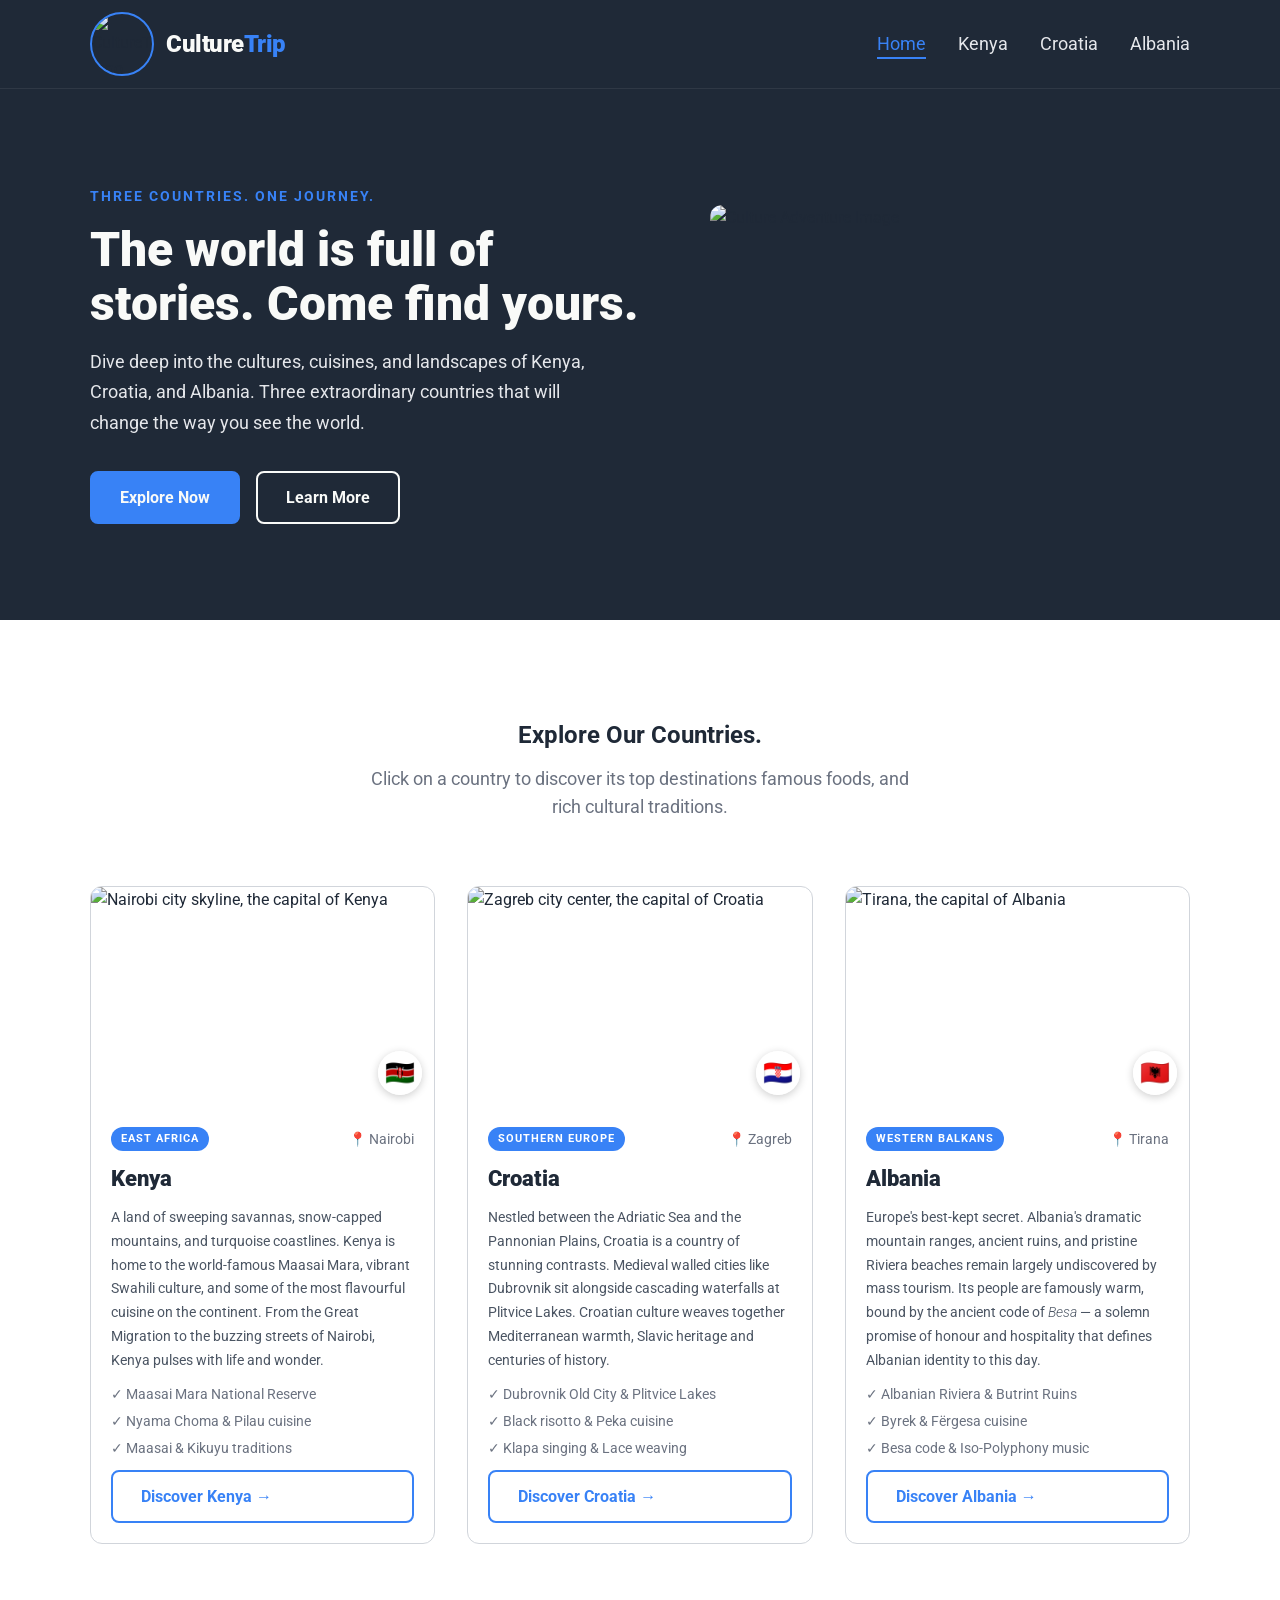
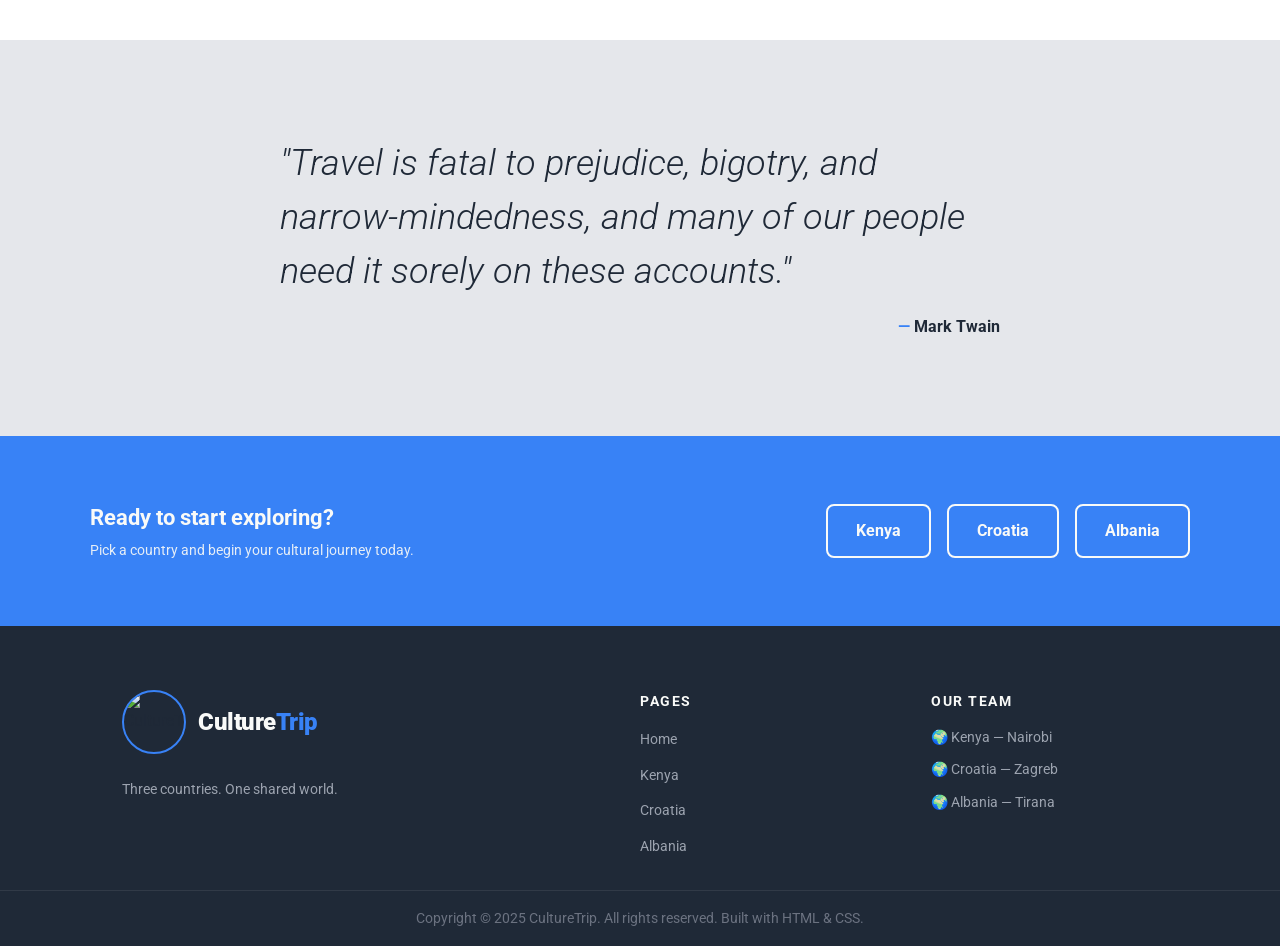
==== commit a0dc8214: "Done all the changes needed" ====
--- a/index.html
+++ b/index.html
@@ -5,7 +5,6 @@
     <meta name="viewport" content="width=device-width, initial-scale=1.0" />
     <title>Culture -Explore Croatia, Albania and Kenya</title>
     <link rel="stylesheet" href="./style/main.css" />
-    <meta name="author" content="Elly James Komunga" />
     <link
       rel="shortcut icon"
       href="assets/images/favicon.ico"
@@ -32,13 +31,13 @@
             <a href="index.html" class="nav-link active">Home</a>
           </li>
           <li class="nav-item">
-            <a href="../Kenya/kenya.html" class="nav-link">Kenya</a>
-          </li>
-          <li class="nav-item">
-            <a href="croatia.html" class="nav-link">Croatia</a>
-          </li>
-          <li class="nav-item">
-            <a href="albania.html" class="nav-link">Albania</a>
+            <a href="pages/kenya.html" class="nav-link">Kenya</a>
+          </li>
+          <li class="nav-item">
+            <a href="pages/croatia.html" class="nav-link">Croatia</a>
+          </li>
+          <li class="nav-item">
+            <a href="pages/albania.html" class="nav-link">Albania</a>
           </li>
         </ul>
       </nav>
@@ -66,27 +65,13 @@
               >
             </div>
           </div>
-          <div class="hero-image-wrap">
+          <figure class="hero-image-wrap">
             <img
               src="https://media.istockphoto.com/id/516449022/photo/lady-with-kayak.webp?a=1&b=1&s=612x612&w=0&k=20&c=Cc3FNKWwGzohs18q-uytfVVHX7beI_nk-k3mCtML2L4="
               alt="Culture Adventure Image"
               class="hero-image"
             />
-          </div>
-        </div>
-      </section>
-
-      <section class="about-section" id="about-section">
-        <div class="about-content">
-          <h2 class="section-title">Why CultureTrip</h2>
-          <p class="about-text">
-            CultureTrip is a cultural exploration project bringing together
-            three unique countries, Kenya from East Africa, Croatia from
-            Southern Europe,and Albania from the Western Balkans. Each page is
-            researched and crafted by a team member from that country, giving
-            you an authentic local perspective on travel destinations,
-            traditional foods, and living cultures.
-          </p>
+          </figure>
         </div>
       </section>
 
@@ -100,14 +85,14 @@
         </div>
         <div class="countries-grid">
           <article class="country-card">
-            <div class="card-image-wrap">
+            <figure class="card-image-wrap">
               <img
                 src="https://media.istockphoto.com/id/2070215510/photo/skyline-of-central-business-district-and-uhuru-park-nairobi-kenya.jpg?s=612x612&w=0&k=20&c=yj4P72IBE7BogVT6aI7jIj5o4mnUBHeeg_VLnxTupNc="
                 alt="Nairobi city skyline, the capital of Kenya"
                 class="card-image"
               />
               <span class="card-flag">🇰🇪</span>
-            </div>
+            </figure>
             <div class="card-body">
               <div class="card-meta">
                 <span class="card-region-tag">East Africa</span>
@@ -126,21 +111,21 @@
                 <li>✓ Nyama Choma & Pilau cuisine</li>
                 <li>✓ Maasai & Kikuyu traditions</li>
               </ul>
-              <a href="../Kenya/kenya.html" class="button button-outline-dark"
+              <a href="pages/kenya.html" class="button button-outline-dark"
                 >Discover Kenya →
               </a>
             </div>
           </article>
 
           <article class="country-card">
-            <div class="card-image-wrap">
+            <figure class="card-image-wrap">
               <img
                 src="https://plus.unsplash.com/premium_photo-1661962766577-e216450f01e7?w=500&auto=format&fit=crop&q=60&ixlib=rb-4.1.0&ixid=M3wxMjA3fDB8MHxzZWFyY2h8MXx8emFncmViJTIwY2l0eXxlbnwwfHwwfHx8MA%3D%3D"
                 alt="Zagreb city center, the capital of Croatia"
                 class="card-image"
               />
               <span class="card-flag">🇭🇷</span>
-            </div>
+            </figure>
             <div class="card-body">
               <div class="card-meta">
                 <span class="card-region-tag">Southern Europe</span>
@@ -166,14 +151,14 @@
           </article>
 
           <article class="country-card">
-            <div class="card-image-wrap">
+            <figure class="card-image-wrap">
               <img
                 src="https://media.istockphoto.com/id/2208741785/photo/mosque-of-namazgah-tirana-from-drone.webp?a=1&b=1&s=612x612&w=0&k=20&c=VeK6BVpNIal5rqLsoCEu5V-Xu7ejjrnr8637Lmdv10A="
                 alt="Tirana, the capital of Albania"
                 class="card-image"
               />
               <span class="card-flag">🇦🇱</span>
-            </div>
+            </figure>
             <div class="card-body">
               <div class="card-meta">
                 <span class="card-region-tag">Western Balkans</span>
@@ -193,35 +178,11 @@
                 <li>✓ Byrek & Fërgesa cuisine</li>
                 <li>✓ Besa code & Iso-Polyphony music</li>
               </ul>
-              <a href="../Kenya/kenya.html" class="button button-outline-dark"
+              <a href="pages/albania.html" class="button button-outline-dark"
                 >Discover Albania →
               </a>
             </div>
           </article>
-        </div>
-      </section>
-
-      <section class="stats-section">
-        <div class="stats-row">
-          <div class="stat-box">
-            <span class="stat-number">3</span>
-            <span class="stat-label">Countries Explored</span>
-          </div>
-          <div class="stat-divider"></div>
-          <div class="stat-box">
-            <span class="stat-number">9</span>
-            <span class="stat-label">Top Destinations</span>
-          </div>
-          <div class="stat-divider"></div>
-          <div class="stat-box">
-            <span class="stat-number">9</span>
-            <span class="stat-label">Tradiotional Foods</span>
-          </div>
-          <div class="stat-divider"></div>
-          <div class="stat-box">
-            <span class="stat-number">9</span>
-            <span class="stat-label">Cultural Traditions</span>
-          </div>
         </div>
       </section>
 
@@ -244,13 +205,13 @@
             </p>
           </div>
           <div class="cta-buttons">
-            <a href="../Kenya/kenya.html" class="button button-outline-light"
+            <a href="pages/kenya.html" class="button button-outline-light"
               >Kenya</a
             >
-            <a href="croatia.html" class="button button-outline-light"
+            <a href="pages/croatia.html" class="button button-outline-light"
               >Croatia</a
             >
-            <a href="albania.html" class="button button-outline-light"
+            <a href="pages/albania.html" class="button button-outline-light"
               >Albania</a
             >
           </div>
@@ -276,9 +237,9 @@
           <h4 class="footer-column-title">Pages</h4>
           <ul class="footer-link-list">
             <li><a href="index.html" class="footer-link">Home</a></li>
-            <li><a href="../Kenya/kenya.html" class="footer-link">Kenya</a></li>
-            <li><a href="croatia.html" class="footer-link">Croatia</a></li>
-            <li><a href="albania.html" class="footer-link">Albania</a></li>
+            <li><a href="pages/kenya.html" class="footer-link">Kenya</a></li>
+            <li><a href="pages/croatia.html" class="footer-link">Croatia</a></li>
+            <li><a href="pages/albania.html" class="footer-link">Albania</a></li>
           </ul>
         </nav>
         <div class="footer-team">
--- a/style/main.css
+++ b/style/main.css
@@ -317,6 +317,9 @@
   flex: 1;
   max-width: 480px;
 }
+figure.hero-image-wrap {
+  margin: 0;                    
+}
 
 .hero-image {
   width: 100%;
@@ -325,34 +328,6 @@
   border-radius: var(--radius-lg);
 }
 
-
-/* ============================================================
-   ABOUT SECTION
-   ============================================================ */
-.about-section {
-  background-color: #F9FAFB;
-  padding: var(--gap-lg) var(--gap-md);
-  text-align: center;
-}
-
-.about-content {
-  max-width: 720px;
-  margin: 0 auto;
-}
-
-/* 36px extra-bold #1F2937 — according to the instructions */
-.section-title {
-  font-size: var(--size-heading);
-  font-weight: 800;
-  color: var(--dark);
-  margin-bottom: var(--gap-sm);
-}
-
-.about-text {
-  font-size: var(--size-nav);
-  color: var(--text-muted);
-  line-height: 1.8;
-}
 
 
 /* ============================================================
@@ -564,8 +539,13 @@
   font-weight: 700;
   color: var(--dark);
   text-align: right;
-}
-
+  margin-top: 16px;
+}
+
+.quote-author::before {
+  content: "— ";
+  color: var(--blue);
+}
 
 /* ============================================================
    CALL TO ACTION SECTION
@@ -746,6 +726,16 @@
   line-height: 1.7;
 }
 
+.content-section h2.section-title {
+  text-align: left;
+  max-width: var(--page-width);
+  margin: 0 auto var(--gap-lg);
+}
+
+.content-section:nth-of-type(2) h2.section-title { 
+  text-align: center;
+}
+
 .feature-grid {
   max-width: var(--page-width);
   margin: 0 auto;
@@ -810,6 +800,133 @@
   line-height: 1.7;
 }
 
+
+
+/* ============================================================
+   NEXT DESTINATION & NEWSLETTER 
+   ============================================================ */
+
+.next-destination {
+  padding: 80px 20px;
+  text-align: center;
+  background: #111;
+  color: white;
+}
+
+.next-content {
+  max-width: var(--page-width);
+  margin: 0 auto;
+}
+
+.next-title {
+  font-size: 2.2rem;
+  font-weight: 700;
+  margin-bottom: 12px;
+}
+
+.next-text {
+  font-size: 1.1rem;
+  opacity: 0.85;
+  max-width: 620px;
+  margin: 0 auto 30px;
+}
+
+.next-images {
+  display: flex;
+  justify-content: center;
+  gap: 24px;
+  flex-wrap: wrap;
+}
+
+.next-item {
+  position: relative;
+  border-radius: 12px;
+  overflow: hidden;
+  width: 300px;
+  transition: transform 0.3s ease;
+}
+
+.next-item:hover {
+  transform: translateY(-8px);
+}
+
+.next-item img {
+  width: 100%;
+  height: 180px;
+  object-fit: cover;
+  display: block;
+  transition: transform 0.4s ease;
+}
+
+.next-item p {
+  position: absolute;
+  bottom: 12px;
+  left: 12px;
+  color: white;
+  font-weight: 700;
+  font-size: 1.1rem;
+  z-index: 2;
+  text-shadow: 0 2px 8px rgba(0,0,0,0.6);
+}
+
+.next-item::after {
+  content: "";
+  position: absolute;
+  inset: 0;
+  background: linear-gradient(to top, rgba(0, 0, 0, 0.65), transparent);
+  z-index: 1;
+}
+
+.next-item:hover img {
+  transform: scale(1.08);
+}
+
+
+.newsletter {
+  padding: 70px 20px;
+  text-align: center;
+  background: #f5f5f5;
+}
+
+.newsletter-title {
+  font-size: 1.8rem;
+  margin-bottom: 12px;
+  color: var(--dark);
+}
+
+.newsletter-text {
+  font-size: 1.1rem;
+  color: var(--text-muted);
+  max-width: 520px;
+  margin: 0 auto 24px;
+}
+
+.newsletter-form {
+  display: flex;
+  justify-content: center;
+  align-items: center;
+  gap: 12px;
+  flex-wrap: wrap;
+}
+
+.newsletter input {
+  padding: 14px 18px;
+  width: 280px;
+  max-width: 100%;
+  border: 2px solid #ddd;
+  border-radius: var(--radius);
+  font-size: 1rem;
+}
+
+.newsletter input:focus {
+  outline: none;
+  border-color: var(--blue);
+}
+
+.newsletter button {
+  padding: 14px 28px;
+}
+
 /* ============================================================
    RESPONSIVENESS
    ============================================================ */
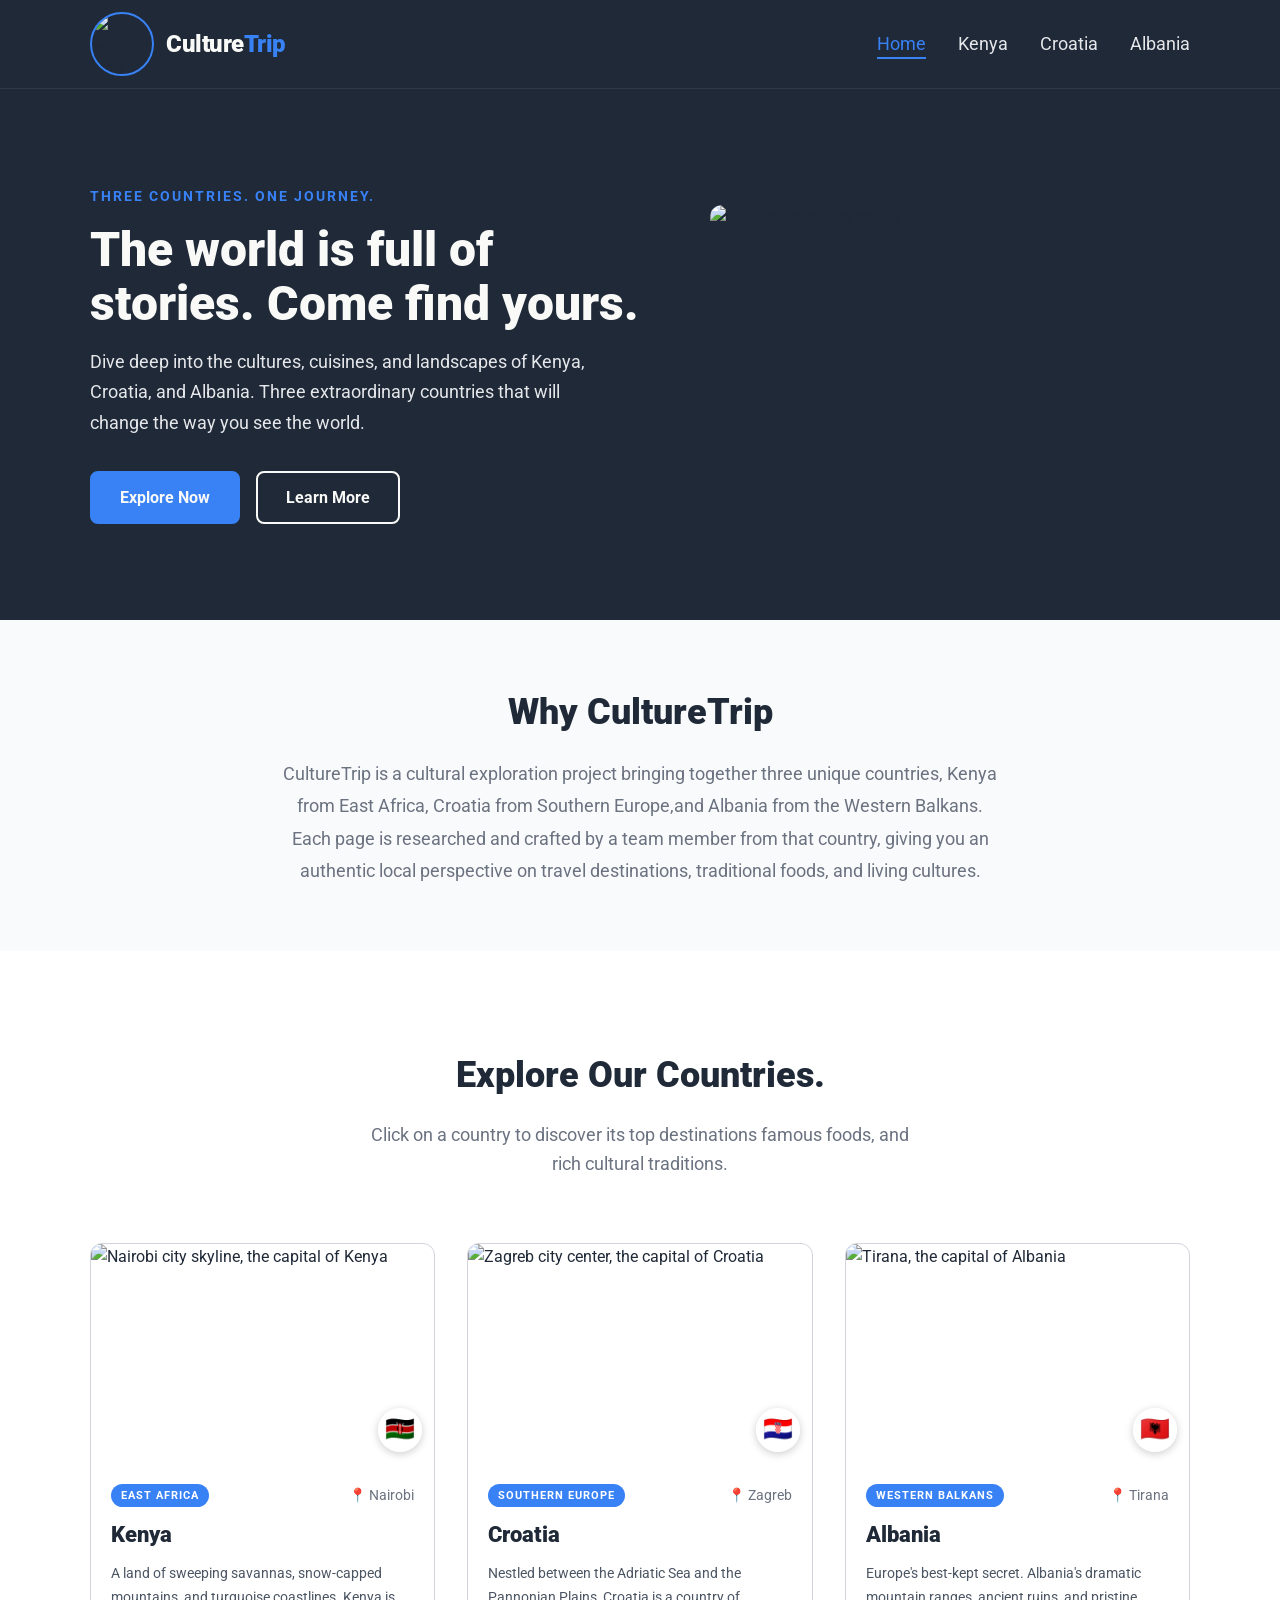
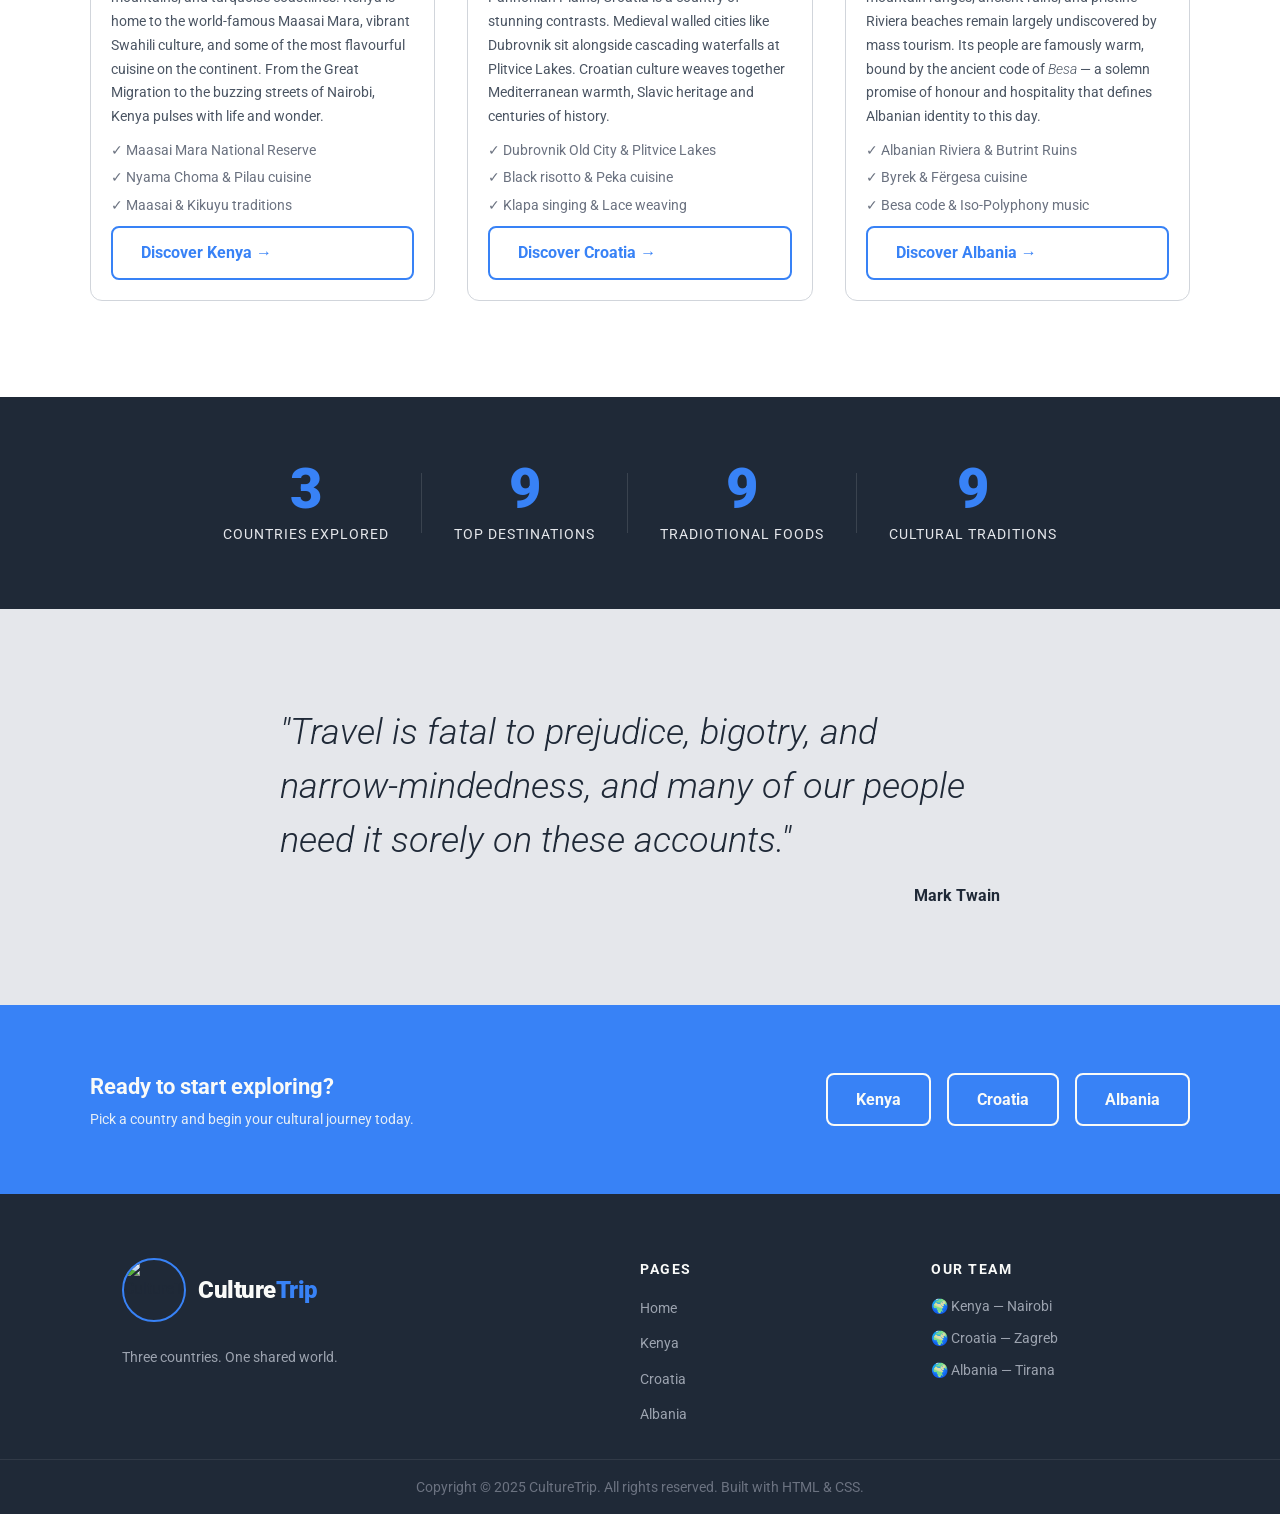
==== commit e314e521: "burger bar" ====
--- a/index.html
+++ b/index.html
@@ -40,9 +40,30 @@
             <a href="pages/albania.html" class="nav-link">Albania</a>
           </li>
         </ul>
+        <details class="mobile-menu">
+          <summary class="burger">
+            <span></span>
+            <span></span>
+            <span></span>
+          </summary>
+
+          <ul class="menu">
+            <li class="nav-item">
+              <a href="index.html" class="nav-link active">Home</a>
+            </li>
+            <li class="nav-item">
+              <a href="pages/kenya.html" class="nav-link">Kenya</a>
+            </li>
+            <li class="nav-item">
+              <a href="pages/croatia.html" class="nav-link">Croatia</a>
+            </li>
+            <li class="nav-item">
+              <a href="pages/albania.html" class="nav-link">Albania</a>
+            </li>
+          </ul>
+        </details>
       </nav>
     </header>
-
     <main>
       <section class="hero">
         <div class="hero-content">
@@ -65,16 +86,28 @@
               >
             </div>
           </div>
-          <figure class="hero-image-wrap">
+          <div class="hero-image-wrap">
             <img
               src="https://media.istockphoto.com/id/516449022/photo/lady-with-kayak.webp?a=1&b=1&s=612x612&w=0&k=20&c=Cc3FNKWwGzohs18q-uytfVVHX7beI_nk-k3mCtML2L4="
               alt="Culture Adventure Image"
               class="hero-image"
             />
-          </figure>
-        </div>
-      </section>
-
+          </div>
+        </div>
+      </section>
+      <section class="about-section" id="about-section">
+        <div class="about-content">
+          <h2 class="section-title">Why CultureTrip</h2>
+          <p class="about-text">
+            CultureTrip is a cultural exploration project bringing together
+            three unique countries, Kenya from East Africa, Croatia from
+            Southern Europe,and Albania from the Western Balkans. Each page is
+            researched and crafted by a team member from that country, giving
+            you an authentic local perspective on travel destinations,
+            traditional foods, and living cultures.
+          </p>
+        </div>
+      </section>
       <section class="countries-section" id="countries-section">
         <div class="countries-heading">
           <h2 class="section-title">Explore Our Countries.</h2>
@@ -85,14 +118,14 @@
         </div>
         <div class="countries-grid">
           <article class="country-card">
-            <figure class="card-image-wrap">
+            <div class="card-image-wrap">
               <img
                 src="https://media.istockphoto.com/id/2070215510/photo/skyline-of-central-business-district-and-uhuru-park-nairobi-kenya.jpg?s=612x612&w=0&k=20&c=yj4P72IBE7BogVT6aI7jIj5o4mnUBHeeg_VLnxTupNc="
                 alt="Nairobi city skyline, the capital of Kenya"
                 class="card-image"
               />
               <span class="card-flag">🇰🇪</span>
-            </figure>
+            </div>
             <div class="card-body">
               <div class="card-meta">
                 <span class="card-region-tag">East Africa</span>
@@ -116,16 +149,15 @@
               </a>
             </div>
           </article>
-
           <article class="country-card">
-            <figure class="card-image-wrap">
+            <div class="card-image-wrap">
               <img
                 src="https://plus.unsplash.com/premium_photo-1661962766577-e216450f01e7?w=500&auto=format&fit=crop&q=60&ixlib=rb-4.1.0&ixid=M3wxMjA3fDB8MHxzZWFyY2h8MXx8emFncmViJTIwY2l0eXxlbnwwfHwwfHx8MA%3D%3D"
                 alt="Zagreb city center, the capital of Croatia"
                 class="card-image"
               />
               <span class="card-flag">🇭🇷</span>
-            </figure>
+            </div>
             <div class="card-body">
               <div class="card-meta">
                 <span class="card-region-tag">Southern Europe</span>
@@ -149,16 +181,15 @@
               </a>
             </div>
           </article>
-
           <article class="country-card">
-            <figure class="card-image-wrap">
+            <div class="card-image-wrap">
               <img
                 src="https://media.istockphoto.com/id/2208741785/photo/mosque-of-namazgah-tirana-from-drone.webp?a=1&b=1&s=612x612&w=0&k=20&c=VeK6BVpNIal5rqLsoCEu5V-Xu7ejjrnr8637Lmdv10A="
                 alt="Tirana, the capital of Albania"
                 class="card-image"
               />
               <span class="card-flag">🇦🇱</span>
-            </figure>
+            </div>
             <div class="card-body">
               <div class="card-meta">
                 <span class="card-region-tag">Western Balkans</span>
@@ -185,7 +216,29 @@
           </article>
         </div>
       </section>
-
+      <section class="stats-section">
+        <div class="stats-row">
+          <div class="stat-box">
+            <span class="stat-number">3</span>
+            <span class="stat-label">Countries Explored</span>
+          </div>
+          <div class="stat-divider"></div>
+          <div class="stat-box">
+            <span class="stat-number">9</span>
+            <span class="stat-label">Top Destinations</span>
+          </div>
+          <div class="stat-divider"></div>
+          <div class="stat-box">
+            <span class="stat-number">9</span>
+            <span class="stat-label">Tradiotional Foods</span>
+          </div>
+          <div class="stat-divider"></div>
+          <div class="stat-box">
+            <span class="stat-number">9</span>
+            <span class="stat-label">Cultural Traditions</span>
+          </div>
+        </div>
+      </section>
       <section class="quote-section">
         <blockquote class="quote-block">
           <p class="quote-text">
@@ -195,7 +248,6 @@
           <cite class="quote-author">Mark Twain</cite>
         </blockquote>
       </section>
-
       <section class="cta-section">
         <div class="cta-content">
           <div class="cta-text">
@@ -238,8 +290,12 @@
           <ul class="footer-link-list">
             <li><a href="index.html" class="footer-link">Home</a></li>
             <li><a href="pages/kenya.html" class="footer-link">Kenya</a></li>
-            <li><a href="pages/croatia.html" class="footer-link">Croatia</a></li>
-            <li><a href="pages/albania.html" class="footer-link">Albania</a></li>
+            <li>
+              <a href="pages/croatia.html" class="footer-link">Croatia</a>
+            </li>
+            <li>
+              <a href="pages/albania.html" class="footer-link">Albania</a>
+            </li>
           </ul>
         </nav>
         <div class="footer-team">
--- a/style/main.css
+++ b/style/main.css
@@ -7,37 +7,36 @@
 =========================================================*/
 
 @font-face {
-  font-family: 'Roboto';
-  src: url('../Fonts/static/Roboto-Light.ttf') format('truetype');
+  font-family: "Roboto";
+  src: url("../Fonts/static/Roboto-Light.ttf") format("truetype");
   font-weight: 300;
   font-style: normal;
 }
 
 @font-face {
-  font-family: 'Roboto';
-  src: url('../Fonts/static/Roboto-LightItalic.ttf') format('truetype');
+  font-family: "Roboto";
+  src: url("../Fonts/static/Roboto-LightItalic.ttf") format("truetype");
   font-weight: 300;
   font-style: italic;
 }
 
 @font-face {
-  font-family: 'Roboto';
-  src: url('../Fonts/static/Roboto-Regular.ttf') format('truetype');
+  font-family: "Roboto";
+  src: url("../Fonts/static/Roboto-Regular.ttf") format("truetype");
   font-weight: 400;
   font-style: normal;
 }
 
 @font-face {
-  font-family: 'Roboto';
-  src: url('../Fonts/static/Roboto-Bold.ttf') format('truetype');
+  font-family: "Roboto";
+  src: url("../Fonts/static/Roboto-Bold.ttf") format("truetype");
   font-weight: 700;
   font-style: normal;
 }
 
-
 @font-face {
-  font-family: 'Roboto';
-  src: url('../Fonts/static/Roboto-Black.ttf') format('truetype');
+  font-family: "Roboto";
+  src: url("../Fonts/static/Roboto-Black.ttf") format("truetype");
   font-weight: 900;
   font-style: normal;
 }
@@ -48,38 +47,35 @@
 ==========================================================*/
 
 :root {
- 
-  --dark:           #1F2937;   
-  --light:          #F9FAF8;   
-  --grey:           #E5E7EB;   
-  --blue:           #3882F6;   
-  --blue-hover:     #2563EB;   
-  --body-bg:        #ffffff;   
-  --text-main:      #1F2937;   
-  --text-muted:     #6B7280;   
-  --border-colour:  #D1D5DB;   
+  --dark: #1f2937;
+  --light: #f9faf8;
+  --grey: #e5e7eb;
+  --blue: #3882f6;
+  --blue-hover: #2563eb;
+  --body-bg: #ffffff;
+  --text-main: #1f2937;
+  --text-muted: #6b7280;
+  --border-colour: #d1d5db;
 
   /* --- Font sizes (to be used according to the instructions) --- */
-  --size-hero:      48px;   
-  --size-logo:      24px;   
-  --size-nav:       18px;   
-  --size-heading:   36px;   
-  --size-body:      16px;   
-  --size-small:     14px;   
+  --size-hero: 48px;
+  --size-logo: 24px;
+  --size-nav: 18px;
+  --size-heading: 36px;
+  --size-body: 16px;
+  --size-small: 14px;
 
   /* ---- Spacing ---- */
-  --gap-sm:   16px;
-  --gap-md:   32px;
-  --gap-lg:   64px;
-  --gap-xl:   96px;
+  --gap-sm: 16px;
+  --gap-md: 32px;
+  --gap-lg: 64px;
+  --gap-xl: 96px;
 
   /* ---- Layout ---- */
-  --page-width: 1100px;   
-  --radius:     8px;     
-  --radius-lg:  12px;     
-
-}
-
+  --page-width: 1100px;
+  --radius: 8px;
+  --radius-lg: 12px;
+}
 
 /* ============================================================
    RESET
@@ -98,7 +94,7 @@
 }
 
 body {
-  font-family: 'Roboto', sans-serif;
+  font-family: "Roboto", sans-serif;
   font-size: var(--size-body);
   color: var(--text-main);
   background-color: var(--body-bg);
@@ -120,7 +116,6 @@
   list-style: none;
 }
 
-
 /* ============================================================
    LOGO IMAGE
    Circular logo that sits in the header and footer perfectly.
@@ -136,16 +131,15 @@
   width: 64px;
   height: 64px;
   object-fit: cover;
-  border-radius: 50%;           
+  border-radius: 50%;
   border: 2px solid var(--blue);
   flex-shrink: 0;
 }
 
-
 .logo-name {
-  font-size: var(--size-logo);   
+  font-size: var(--size-logo);
   font-weight: 900;
-  color: var(--light);           
+  color: var(--light);
   letter-spacing: -0.5px;
   line-height: 1;
 }
@@ -153,8 +147,6 @@
 .logo-name-accent {
   color: var(--blue);
 }
-
-
 
 /* ============================================================
    HEADER
@@ -177,7 +169,7 @@
   justify-content: space-between;
 }
 
-.nav a:hover:not(.active) {
+.nav li:hover:not(.active) {
   color: white;
   opacity: 0.7;
 }
@@ -188,11 +180,9 @@
   list-style: none;
   margin: 0;
   padding: 0;
-  
 }
 .nav-item {
-    margin: 0;
-
+  margin: 0;
 }
 
 .nav-link {
@@ -201,7 +191,9 @@
   font-weight: 400;
   padding-bottom: 3px;
   border-bottom: 2px solid transparent;
-  transition: color 0.2s ease, border-color 0.2s ease;
+  transition:
+    color 0.2s ease,
+    border-color 0.2s ease;
 }
 
 .nav-link:hover {
@@ -222,7 +214,10 @@
   font-weight: 700;
   padding: 12px 28px;
   border-radius: var(--radius);
-  transition: background-color 0.2s ease, color 0.2s ease, transform 0.15s ease;
+  transition:
+    background-color 0.2s ease,
+    color 0.2s ease,
+    transform 0.15s ease;
   cursor: pointer;
 }
 
@@ -259,7 +254,6 @@
   background-color: var(--blue);
   color: var(--light);
 }
-
 
 /* ============================================================
    HERO SECTION
@@ -317,9 +311,6 @@
   flex: 1;
   max-width: 480px;
 }
-figure.hero-image-wrap {
-  margin: 0;                    
-}
 
 .hero-image {
   width: 100%;
@@ -328,7 +319,33 @@
   border-radius: var(--radius-lg);
 }
 
-
+/* ============================================================
+   ABOUT SECTION
+   ============================================================ */
+.about-section {
+  background-color: #f9fafb;
+  padding: var(--gap-lg) var(--gap-md);
+  text-align: center;
+}
+
+.about-content {
+  max-width: 720px;
+  margin: 0 auto;
+}
+
+/* 36px extra-bold #1F2937 — according to the instructions */
+.section-title {
+  font-size: var(--size-heading);
+  font-weight: 800;
+  color: var(--dark);
+  margin-bottom: var(--gap-sm);
+}
+
+.about-text {
+  font-size: var(--size-nav);
+  color: var(--text-muted);
+  line-height: 1.8;
+}
 
 /* ============================================================
    COUNTRIES SECTION
@@ -367,7 +384,9 @@
   background-color: var(--body-bg);
   display: flex;
   flex-direction: column;
-  transition: transform 0.25s ease, box-shadow 0.25s ease;
+  transition:
+    transform 0.25s ease,
+    box-shadow 0.25s ease;
 }
 
 .country-card:hover {
@@ -445,7 +464,7 @@
 
 .card-description {
   font-size: var(--size-small);
-  color: #4B5563;
+  color: #4b5563;
   line-height: 1.7;
   flex: 1;
 }
@@ -461,7 +480,6 @@
   font-size: var(--size-small);
   color: var(--text-muted);
 }
-
 
 /* ============================================================
    STATS SECTION
@@ -539,12 +557,6 @@
   font-weight: 700;
   color: var(--dark);
   text-align: right;
-  margin-top: 16px;
-}
-
-.quote-author::before {
-  content: "— ";
-  color: var(--blue);
 }
 
 /* ============================================================
@@ -601,7 +613,6 @@
   align-items: start;
 }
 
-
 .footer-brand {
   display: flex;
   flex-direction: column;
@@ -610,7 +621,7 @@
 
 .footer-tagline {
   font-size: var(--size-small);
-  color: #9CA3AF;
+  color: #9ca3af;
   max-width: 280px;
   line-height: 1.6;
   margin-top: 8px;
@@ -634,7 +645,7 @@
 
 .footer-link {
   font-size: var(--size-small);
-  color: #9CA3AF;
+  color: #9ca3af;
   transition: color 0.2s ease;
 }
 
@@ -651,7 +662,7 @@
 
 .footer-team-list li {
   font-size: var(--size-small);
-  color: #9CA3AF;
+  color: #9ca3af;
 }
 
 .footer-bottom {
@@ -662,9 +673,8 @@
 
 .footer-copyright {
   font-size: var(--size-small);
-  color: #6B7280;
-}
-
+  color: #6b7280;
+}
 
 /* ============================================================
    KENYA PAGE
@@ -701,7 +711,6 @@
   line-height: 1.7;
 }
 
-
 /* ============================================================
    KENYA PAGE — CONTENT SECTIONS
    Styles for Destinations, Foods, and Culture sections.
@@ -713,9 +722,8 @@
 }
 
 .content-section:nth-of-type(even) {
-  background-color: #F9FAFB;
-}
-
+  background-color: #f9fafb;
+}
 
 .content-section-subtitle {
   text-align: center;
@@ -726,16 +734,6 @@
   line-height: 1.7;
 }
 
-.content-section h2.section-title {
-  text-align: left;
-  max-width: var(--page-width);
-  margin: 0 auto var(--gap-lg);
-}
-
-.content-section:nth-of-type(2) h2.section-title { 
-  text-align: center;
-}
-
 .feature-grid {
   max-width: var(--page-width);
   margin: 0 auto;
@@ -744,7 +742,6 @@
   gap: var(--gap-md);
 }
 
-
 .feature-card {
   border-radius: var(--radius-lg);
   overflow: hidden;
@@ -752,7 +749,9 @@
   background-color: var(--body-bg);
   display: flex;
   flex-direction: column;
-  transition: transform 0.25s ease, box-shadow 0.25s ease;
+  transition:
+    transform 0.25s ease,
+    box-shadow 0.25s ease;
 }
 
 .feature-card:hover {
@@ -773,7 +772,6 @@
   flex-direction: column;
   gap: 8px;
 }
-
 
 .feature-tag {
   display: inline-block;
@@ -796,135 +794,52 @@
 
 .feature-card-text {
   font-size: var(--size-small);
-  color: #4B5563;
+  color: #4b5563;
   line-height: 1.7;
 }
 
-
-
-/* ============================================================
-   NEXT DESTINATION & NEWSLETTER 
-   ============================================================ */
-
-.next-destination {
-  padding: 80px 20px;
-  text-align: center;
-  background: #111;
+.mobile-menu {
+  display: none;
   color: white;
 }
 
-.next-content {
-  max-width: var(--page-width);
-  margin: 0 auto;
-}
-
-.next-title {
-  font-size: 2.2rem;
-  font-weight: 700;
-  margin-bottom: 12px;
-}
-
-.next-text {
-  font-size: 1.1rem;
-  opacity: 0.85;
-  max-width: 620px;
-  margin: 0 auto 30px;
-}
-
-.next-images {
-  display: flex;
+.mobile-menu li:hover {
+  cursor: pointer;
+}
+
+.burger {
+  display: flex;
+  flex-direction: column;
   justify-content: center;
-  gap: 24px;
-  flex-wrap: wrap;
-}
-
-.next-item {
-  position: relative;
-  border-radius: 12px;
-  overflow: hidden;
-  width: 300px;
-  transition: transform 0.3s ease;
-}
-
-.next-item:hover {
-  transform: translateY(-8px);
-}
-
-.next-item img {
+  gap: 5px;
+  width: 30px;
+  height: 25px;
+  cursor: pointer;
+  list-style: none;
+}
+
+::-webkit-details-marker {
+  display: none;
+}
+
+.burger span {
+  height: 3px;
   width: 100%;
-  height: 180px;
-  object-fit: cover;
-  display: block;
-  transition: transform 0.4s ease;
-}
-
-.next-item p {
-  position: absolute;
-  bottom: 12px;
-  left: 12px;
-  color: white;
-  font-weight: 700;
-  font-size: 1.1rem;
-  z-index: 2;
-  text-shadow: 0 2px 8px rgba(0,0,0,0.6);
-}
-
-.next-item::after {
-  content: "";
-  position: absolute;
-  inset: 0;
-  background: linear-gradient(to top, rgba(0, 0, 0, 0.65), transparent);
-  z-index: 1;
-}
-
-.next-item:hover img {
-  transform: scale(1.08);
-}
-
-
-.newsletter {
-  padding: 70px 20px;
-  text-align: center;
-  background: #f5f5f5;
-}
-
-.newsletter-title {
-  font-size: 1.8rem;
-  margin-bottom: 12px;
-  color: var(--dark);
-}
-
-.newsletter-text {
-  font-size: 1.1rem;
-  color: var(--text-muted);
-  max-width: 520px;
-  margin: 0 auto 24px;
-}
-
-.newsletter-form {
-  display: flex;
-  justify-content: center;
-  align-items: center;
-  gap: 12px;
-  flex-wrap: wrap;
-}
-
-.newsletter input {
-  padding: 14px 18px;
-  width: 280px;
-  max-width: 100%;
-  border: 2px solid #ddd;
-  border-radius: var(--radius);
-  font-size: 1rem;
-}
-
-.newsletter input:focus {
-  outline: none;
-  border-color: var(--blue);
-}
-
-.newsletter button {
-  padding: 14px 28px;
+  background: white;
+  border-radius: 2px;
+  transition: all 0.3s ease;
+}
+
+.mobile-menu[open] .burger span:nth-child(1) {
+  transform: rotate(45deg) translate(5px, 5px);
+}
+
+.mobile-menu[open] .burger span:nth-child(2) {
+  opacity: 0;
+}
+
+.mobile-menu[open] .burger span:nth-child(3) {
+  transform: rotate(-45deg) translate(6px, -6px);
 }
 
 /* ============================================================
@@ -952,13 +867,11 @@
   }
 }
 
-
 /* MOBILE (screens up to 650px wide) */
 
 @media (max-width: 650px) {
-
   :root {
-    --size-hero:    32px;
+    --size-hero: 32px;
     --size-heading: 24px;
   }
 
@@ -990,7 +903,6 @@
     gap: var(--gap-md);
   }
 
-  
   .quote-text {
     font-size: 20px;
   }
@@ -1002,13 +914,30 @@
 }
 
 /* VERY SMALL MOBILE (screens up to 480px wide) */
-@media (max-width: 480px) {
+@media (max-width: 600px) {
   .nav-list,
   .nav-links {
     display: none;
   }
 
-  .nav {
-    justify-content: center;
-  }
-}+  .mobile-menu {
+    display: block;
+  }
+  .mobile-menu .menu {
+    display: flex;
+    flex-direction: column;
+    position: absolute;
+    top: 60px;
+    right: 15px;
+    background: var(--dark);
+    padding: 10px;
+    border-radius: 8px;
+    gap: 10px;
+    width: 200px;
+    background: rgba(31, 41, 55, 0.5);
+    backdrop-filter: blur(8px);
+    box-shadow:
+      0 4px 10px rgba(0, 0, 0, 0.2),
+      0 10px 25px rgba(0, 0, 0, 0.3);
+  }
+}
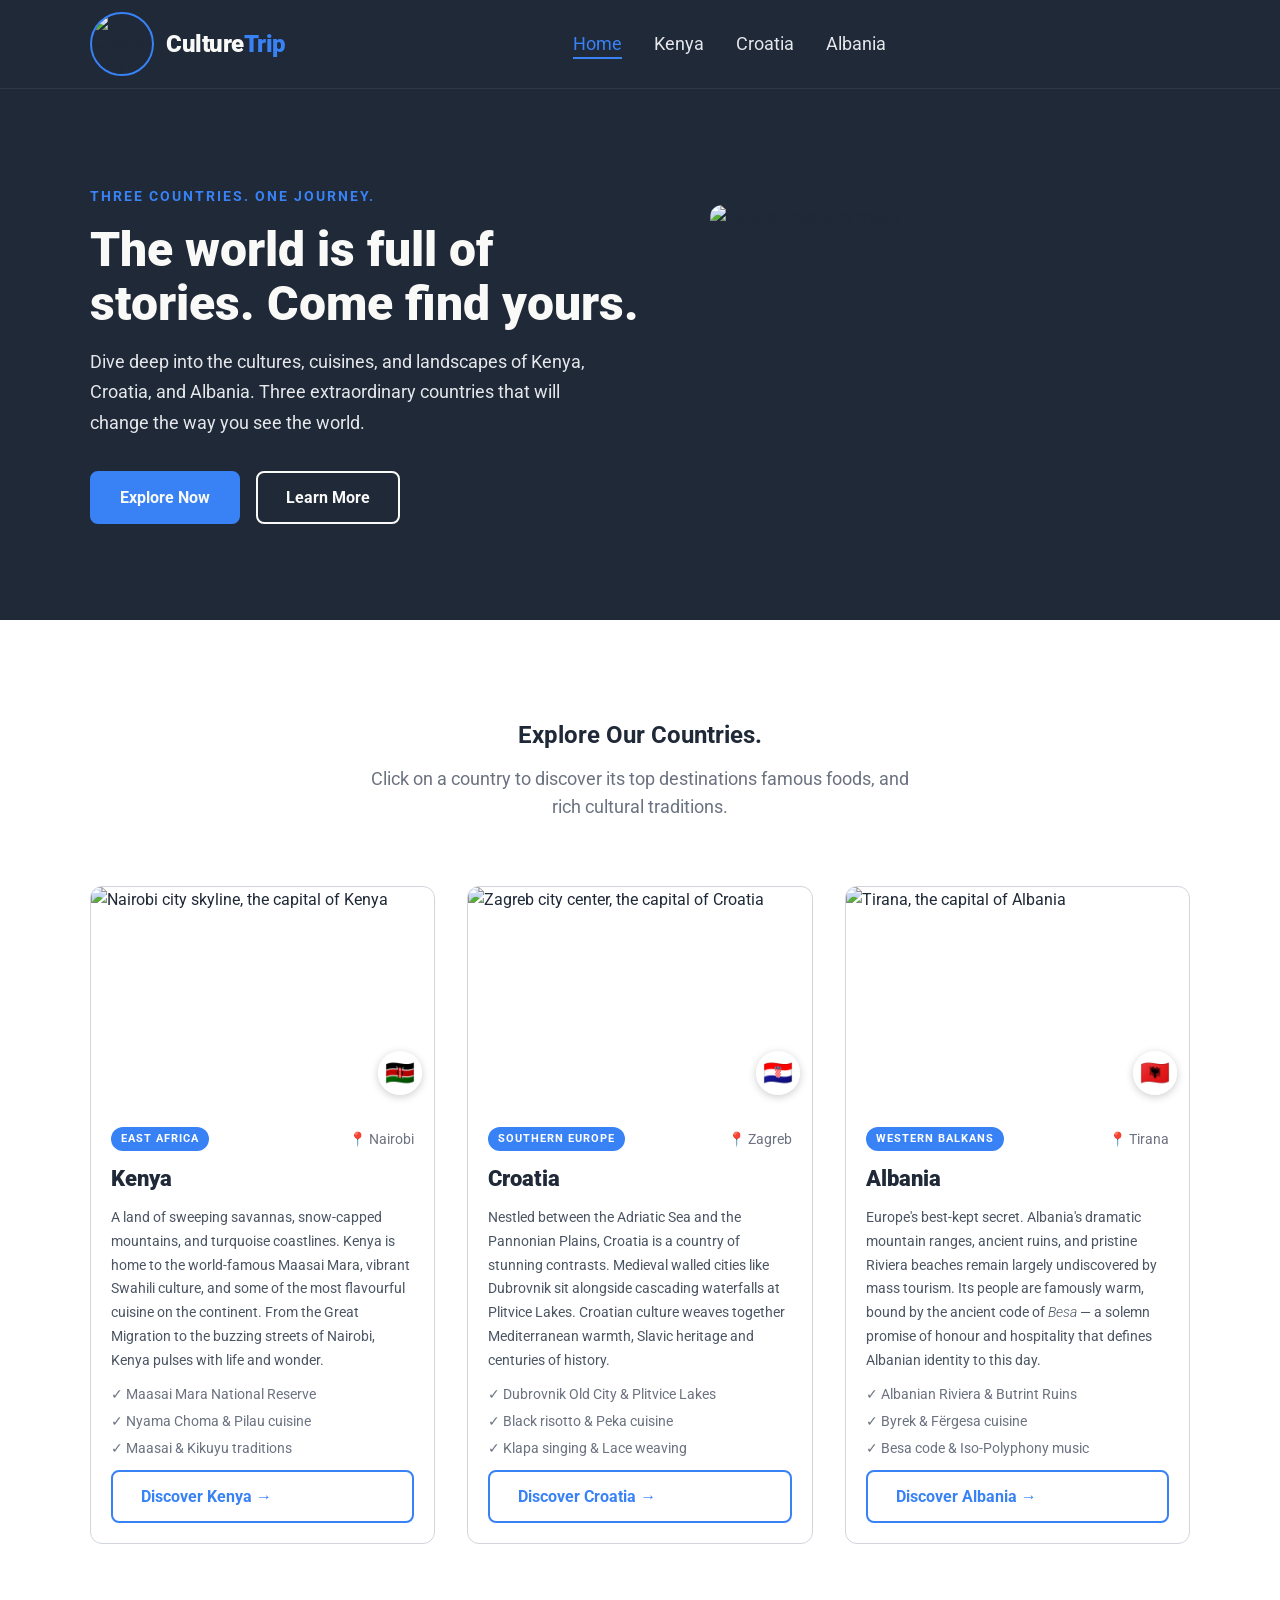
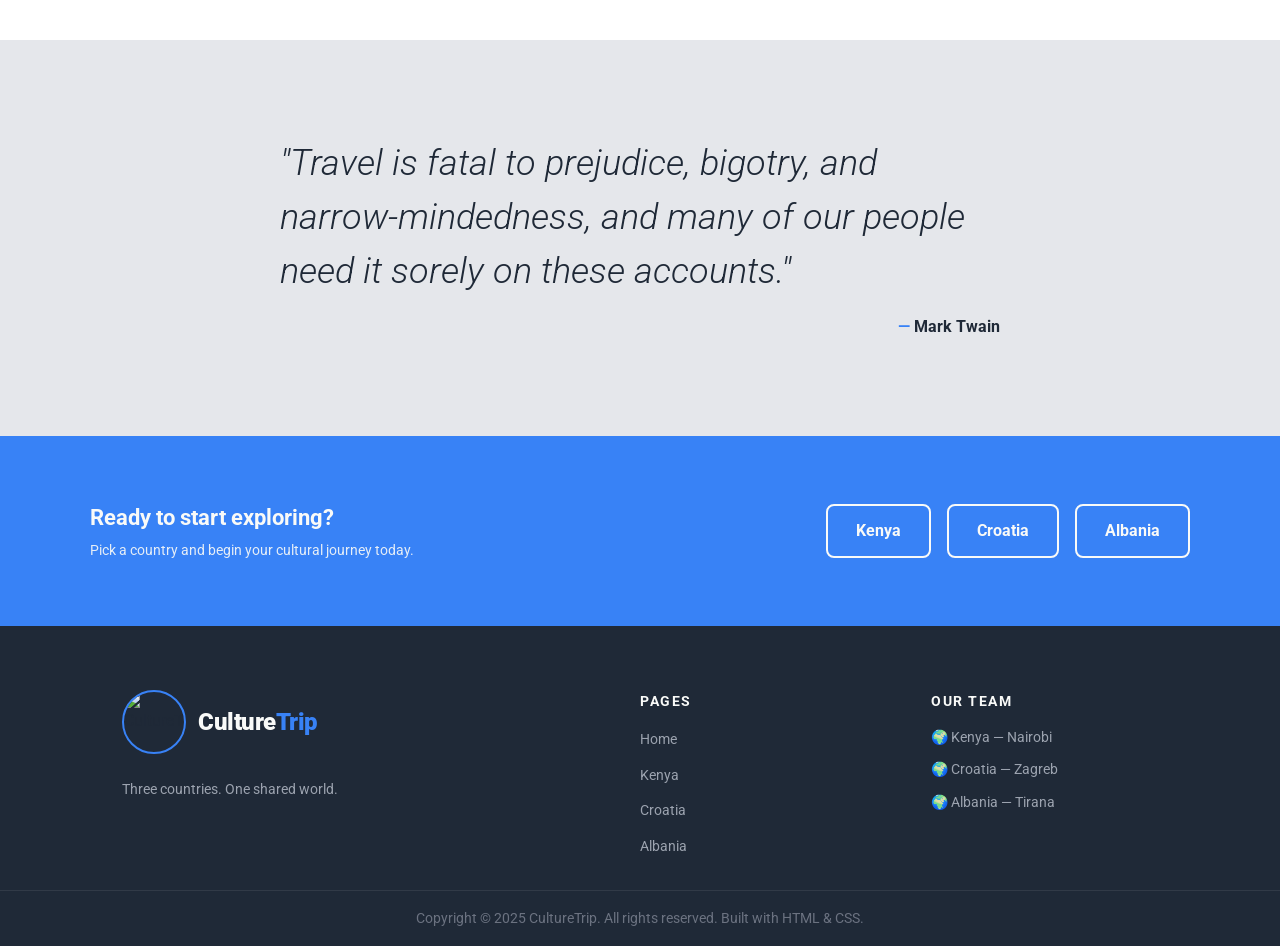
==== commit 856ad334: "Merge branch 'main' into darian" ====
--- a/index.html
+++ b/index.html
@@ -86,26 +86,13 @@
               >
             </div>
           </div>
-          <div class="hero-image-wrap">
+          <figure class="hero-image-wrap">
             <img
               src="https://media.istockphoto.com/id/516449022/photo/lady-with-kayak.webp?a=1&b=1&s=612x612&w=0&k=20&c=Cc3FNKWwGzohs18q-uytfVVHX7beI_nk-k3mCtML2L4="
               alt="Culture Adventure Image"
               class="hero-image"
             />
-          </div>
-        </div>
-      </section>
-      <section class="about-section" id="about-section">
-        <div class="about-content">
-          <h2 class="section-title">Why CultureTrip</h2>
-          <p class="about-text">
-            CultureTrip is a cultural exploration project bringing together
-            three unique countries, Kenya from East Africa, Croatia from
-            Southern Europe,and Albania from the Western Balkans. Each page is
-            researched and crafted by a team member from that country, giving
-            you an authentic local perspective on travel destinations,
-            traditional foods, and living cultures.
-          </p>
+          </figure>
         </div>
       </section>
       <section class="countries-section" id="countries-section">
@@ -118,14 +105,14 @@
         </div>
         <div class="countries-grid">
           <article class="country-card">
-            <div class="card-image-wrap">
+            <figure class="card-image-wrap">
               <img
                 src="https://media.istockphoto.com/id/2070215510/photo/skyline-of-central-business-district-and-uhuru-park-nairobi-kenya.jpg?s=612x612&w=0&k=20&c=yj4P72IBE7BogVT6aI7jIj5o4mnUBHeeg_VLnxTupNc="
                 alt="Nairobi city skyline, the capital of Kenya"
                 class="card-image"
               />
               <span class="card-flag">🇰🇪</span>
-            </div>
+            </figure>
             <div class="card-body">
               <div class="card-meta">
                 <span class="card-region-tag">East Africa</span>
@@ -150,14 +137,14 @@
             </div>
           </article>
           <article class="country-card">
-            <div class="card-image-wrap">
+            <figure class="card-image-wrap">
               <img
                 src="https://plus.unsplash.com/premium_photo-1661962766577-e216450f01e7?w=500&auto=format&fit=crop&q=60&ixlib=rb-4.1.0&ixid=M3wxMjA3fDB8MHxzZWFyY2h8MXx8emFncmViJTIwY2l0eXxlbnwwfHwwfHx8MA%3D%3D"
                 alt="Zagreb city center, the capital of Croatia"
                 class="card-image"
               />
               <span class="card-flag">🇭🇷</span>
-            </div>
+            </figure>
             <div class="card-body">
               <div class="card-meta">
                 <span class="card-region-tag">Southern Europe</span>
@@ -182,14 +169,14 @@
             </div>
           </article>
           <article class="country-card">
-            <div class="card-image-wrap">
+            <figure class="card-image-wrap">
               <img
                 src="https://media.istockphoto.com/id/2208741785/photo/mosque-of-namazgah-tirana-from-drone.webp?a=1&b=1&s=612x612&w=0&k=20&c=VeK6BVpNIal5rqLsoCEu5V-Xu7ejjrnr8637Lmdv10A="
                 alt="Tirana, the capital of Albania"
                 class="card-image"
               />
               <span class="card-flag">🇦🇱</span>
-            </div>
+            </figure>
             <div class="card-body">
               <div class="card-meta">
                 <span class="card-region-tag">Western Balkans</span>
@@ -216,29 +203,7 @@
           </article>
         </div>
       </section>
-      <section class="stats-section">
-        <div class="stats-row">
-          <div class="stat-box">
-            <span class="stat-number">3</span>
-            <span class="stat-label">Countries Explored</span>
-          </div>
-          <div class="stat-divider"></div>
-          <div class="stat-box">
-            <span class="stat-number">9</span>
-            <span class="stat-label">Top Destinations</span>
-          </div>
-          <div class="stat-divider"></div>
-          <div class="stat-box">
-            <span class="stat-number">9</span>
-            <span class="stat-label">Tradiotional Foods</span>
-          </div>
-          <div class="stat-divider"></div>
-          <div class="stat-box">
-            <span class="stat-number">9</span>
-            <span class="stat-label">Cultural Traditions</span>
-          </div>
-        </div>
-      </section>
+
       <section class="quote-section">
         <blockquote class="quote-block">
           <p class="quote-text">
--- a/style/main.css
+++ b/style/main.css
@@ -311,6 +311,9 @@
   flex: 1;
   max-width: 480px;
 }
+figure.hero-image-wrap {
+  margin: 0;                    
+}
 
 .hero-image {
   width: 100%;
@@ -319,33 +322,7 @@
   border-radius: var(--radius-lg);
 }
 
-/* ============================================================
-   ABOUT SECTION
-   ============================================================ */
-.about-section {
-  background-color: #f9fafb;
-  padding: var(--gap-lg) var(--gap-md);
-  text-align: center;
-}
-
-.about-content {
-  max-width: 720px;
-  margin: 0 auto;
-}
-
-/* 36px extra-bold #1F2937 — according to the instructions */
-.section-title {
-  font-size: var(--size-heading);
-  font-weight: 800;
-  color: var(--dark);
-  margin-bottom: var(--gap-sm);
-}
-
-.about-text {
-  font-size: var(--size-nav);
-  color: var(--text-muted);
-  line-height: 1.8;
-}
+
 
 /* ============================================================
    COUNTRIES SECTION
@@ -557,6 +534,12 @@
   font-weight: 700;
   color: var(--dark);
   text-align: right;
+  margin-top: 16px;
+}
+
+.quote-author::before {
+  content: "— ";
+  color: var(--blue);
 }
 
 /* ============================================================
@@ -734,6 +717,16 @@
   line-height: 1.7;
 }
 
+.content-section h2.section-title {
+  text-align: left;
+  max-width: var(--page-width);
+  margin: 0 auto var(--gap-lg);
+}
+
+.content-section:nth-of-type(2) h2.section-title { 
+  text-align: center;
+}
+
 .feature-grid {
   max-width: var(--page-width);
   margin: 0 auto;
@@ -798,48 +791,131 @@
   line-height: 1.7;
 }
 
-.mobile-menu {
-  display: none;
+
+
+/* ============================================================
+   NEXT DESTINATION & NEWSLETTER 
+   ============================================================ */
+
+.next-destination {
+  padding: 80px 20px;
+  text-align: center;
+  background: #111;
   color: white;
 }
 
-.mobile-menu li:hover {
-  cursor: pointer;
-}
-
-.burger {
-  display: flex;
-  flex-direction: column;
+.next-content {
+  max-width: var(--page-width);
+  margin: 0 auto;
+}
+
+.next-title {
+  font-size: 2.2rem;
+  font-weight: 700;
+  margin-bottom: 12px;
+}
+
+.next-text {
+  font-size: 1.1rem;
+  opacity: 0.85;
+  max-width: 620px;
+  margin: 0 auto 30px;
+}
+
+.next-images {
+  display: flex;
   justify-content: center;
-  gap: 5px;
-  width: 30px;
-  height: 25px;
-  cursor: pointer;
-  list-style: none;
-}
-
-::-webkit-details-marker {
-  display: none;
-}
-
-.burger span {
-  height: 3px;
+  gap: 24px;
+  flex-wrap: wrap;
+}
+
+.next-item {
+  position: relative;
+  border-radius: 12px;
+  overflow: hidden;
+  width: 300px;
+  transition: transform 0.3s ease;
+}
+
+.next-item:hover {
+  transform: translateY(-8px);
+}
+
+.next-item img {
   width: 100%;
-  background: white;
-  border-radius: 2px;
-  transition: all 0.3s ease;
-}
-
-.mobile-menu[open] .burger span:nth-child(1) {
-  transform: rotate(45deg) translate(5px, 5px);
-}
-
-.mobile-menu[open] .burger span:nth-child(2) {
-  opacity: 0;
-}
-
-.mobile-menu[open] .burger span:nth-child(3) {
-  transform: rotate(-45deg) translate(6px, -6px);
+  height: 180px;
+  object-fit: cover;
+  display: block;
+  transition: transform 0.4s ease;
+}
+
+.next-item p {
+  position: absolute;
+  bottom: 12px;
+  left: 12px;
+  color: white;
+  font-weight: 700;
+  font-size: 1.1rem;
+  z-index: 2;
+  text-shadow: 0 2px 8px rgba(0,0,0,0.6);
+}
+
+.next-item::after {
+  content: "";
+  position: absolute;
+  inset: 0;
+  background: linear-gradient(to top, rgba(0, 0, 0, 0.65), transparent);
+  z-index: 1;
+}
+
+.next-item:hover img {
+  transform: scale(1.08);
+}
+
+
+.newsletter {
+  padding: 70px 20px;
+  text-align: center;
+  background: #f5f5f5;
+}
+
+.newsletter-title {
+  font-size: 1.8rem;
+  margin-bottom: 12px;
+  color: var(--dark);
+}
+
+.newsletter-text {
+  font-size: 1.1rem;
+  color: var(--text-muted);
+  max-width: 520px;
+  margin: 0 auto 24px;
+}
+
+.newsletter-form {
+  display: flex;
+  justify-content: center;
+  align-items: center;
+  gap: 12px;
+  flex-wrap: wrap;
+}
+
+.newsletter input {
+  padding: 14px 18px;
+  width: 280px;
+  max-width: 100%;
+  border: 2px solid #ddd;
+  border-radius: var(--radius);
+  font-size: 1rem;
+}
+
+.newsletter input:focus {
+  outline: none;
+  border-color: var(--blue);
+}
+
+.newsletter button {
+  padding: 14px 28px;
 }
 
 /* ============================================================
